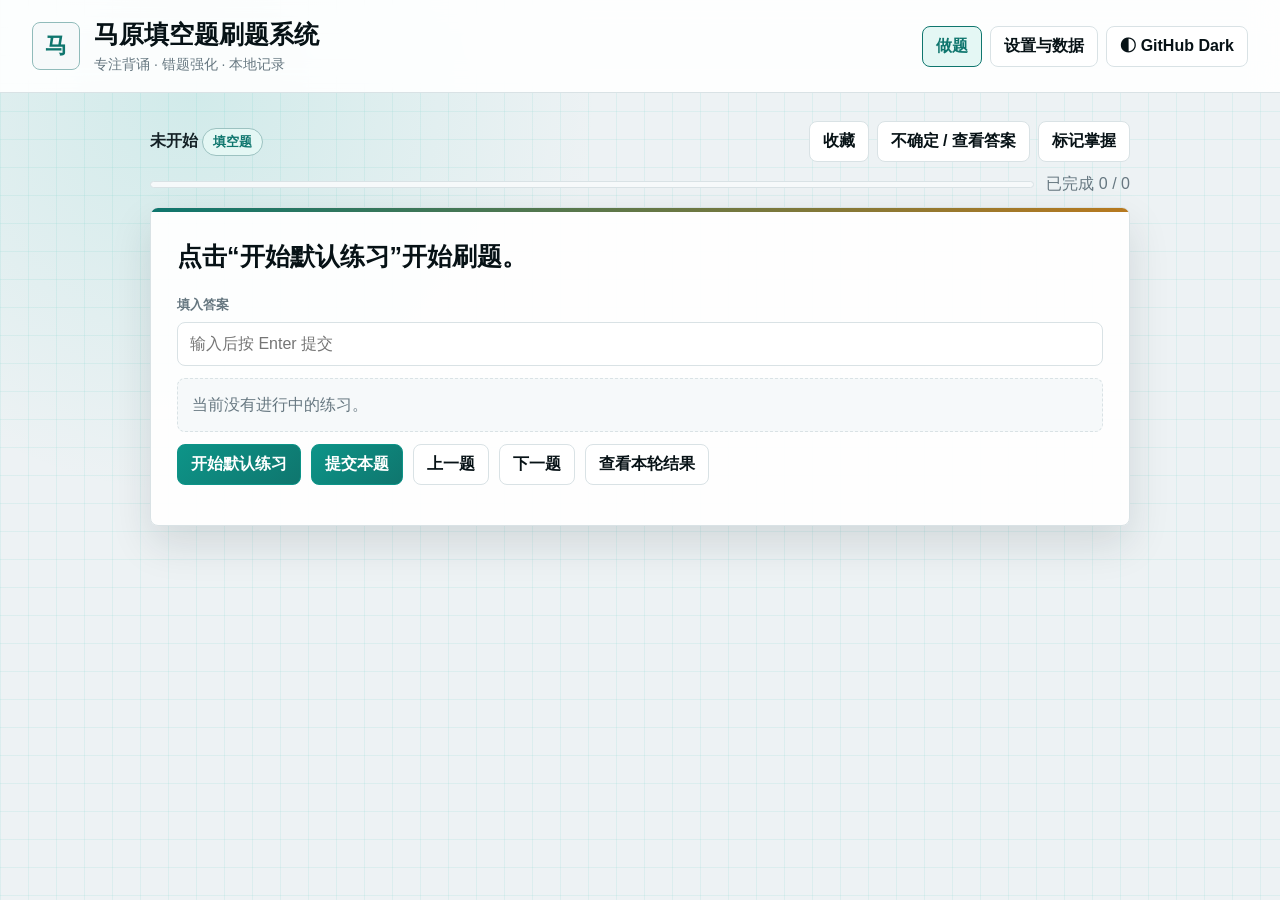
==== marx-fill-blank/index.html @ 33633f05 "Add Marx fill blank practice site" ====
<!doctype html>
<html lang="zh-CN" data-theme="light">
<head>
<meta charset="utf-8"><meta name="viewport" content="width=device-width,initial-scale=1">
<title>马原填空题刷题系统</title>
<style>
:root{--bg:#edf2f4;--grid:rgba(20,184,166,.08);--head:rgba(255,255,255,.9);--card:#fff;--soft:#f6f9fa;--text:#142126;--strong:#071216;--muted:#667780;--border:#d9e2e5;--accent:#0f766e;--accent2:#0d9488;--accentSoft:#e4f7f4;--good:#047857;--goodBg:#e7f7ef;--bad:#b83218;--badBg:#fff0e9;--warn:#b7791f;--warnBg:#fff5df;--shadow:0 18px 42px rgba(19,33,38,.12);font-family:"Microsoft YaHei","PingFang SC","Segoe UI",sans-serif;color-scheme:light}html[data-theme=dark]{--bg:#0d1117;--grid:rgba(48,54,61,.42);--head:#161b22;--card:#0d1117;--soft:#161b22;--text:#c9d1d9;--strong:#f0f6fc;--muted:#8b949e;--border:#30363d;--accent:#58a6ff;--accent2:#1f6feb;--accentSoft:rgba(56,139,253,.16);--good:#3fb950;--goodBg:rgba(46,160,67,.16);--bad:#ff7b72;--badBg:rgba(248,81,73,.14);--warn:#f78166;--warnBg:rgba(248,81,73,.14);--shadow:0 18px 42px rgba(1,4,9,.42);color-scheme:dark}*{box-sizing:border-box}body{margin:0;min-height:100vh;color:var(--text);background:linear-gradient(90deg,var(--grid) 1px,transparent 1px),linear-gradient(0deg,var(--grid) 1px,transparent 1px),radial-gradient(circle at 15% 10%,rgba(20,184,166,.13),transparent 30%),var(--bg);background-size:28px 28px,28px 28px,auto,auto}button,input,select{font:inherit}button,select,input{border:1px solid var(--border);border-radius:8px;background:var(--card);color:var(--strong)}button{min-height:40px;padding:9px 13px;cursor:pointer;font-weight:700}button:hover{box-shadow:0 8px 24px rgba(19,33,38,.08);transform:translateY(-1px)}.primary{border-color:var(--accent2);background:linear-gradient(135deg,var(--accent2),var(--accent));color:white}.danger{background:var(--badBg);color:var(--bad)}header{position:sticky;top:0;z-index:5;display:grid;grid-template-columns:1fr auto;gap:16px;align-items:center;padding:18px 32px;border-bottom:1px solid var(--border);background:var(--head);backdrop-filter:blur(14px)}.brand{display:flex;gap:14px;align-items:center}.mark{display:grid;place-items:center;width:48px;height:48px;border:1px solid color-mix(in srgb,var(--accent) 36%,var(--border));border-radius:8px;background:var(--soft);color:var(--accent);font-size:22px;font-weight:900}h1{margin:0 0 5px;color:var(--strong);font-size:25px}.brand p{margin:0;color:var(--muted);font-size:14px}nav{display:flex;gap:8px;flex-wrap:wrap}.nav.active{border-color:var(--accent);background:var(--accentSoft);color:var(--accent)}main{padding:28px 32px}.view{max-width:980px;margin:0 auto}.topbar{display:flex;justify-content:space-between;gap:12px;align-items:center;margin-bottom:12px}.muted{color:var(--muted)}.tag{display:inline-flex;padding:4px 10px;border:1px solid color-mix(in srgb,var(--accent) 30%,var(--border));border-radius:999px;background:var(--accentSoft);color:var(--accent);font-size:13px;font-weight:900}.actions{display:flex;gap:8px;flex-wrap:wrap}.actions .on{border-color:var(--warn);background:var(--warnBg)}.progress{display:grid;grid-template-columns:1fr auto;gap:12px;align-items:center;margin-bottom:12px}.track{height:7px;border:1px solid var(--border);border-radius:99px;background:var(--soft);overflow:hidden}.bar{height:100%;width:0;background:var(--accent)}.card,.panel,.stat{border:1px solid var(--border);border-radius:8px;background:color-mix(in srgb,var(--card) 94%,transparent);box-shadow:var(--shadow)}.card{padding:26px;overflow:hidden}.line{height:4px;margin:-26px -26px 24px;background:linear-gradient(90deg,var(--accent),var(--warn))}.q{margin:0 0 20px;color:var(--strong);font-size:25px;line-height:1.6}.blank{display:inline-block;min-width:5em;border-bottom:2px solid currentColor;color:transparent;margin:0 4px}.answer{display:grid;gap:8px;margin-bottom:12px}.answer label{font-size:13px;font-weight:800;color:var(--muted)}.answer input,.panel select{width:100%;min-height:44px;padding:10px 12px}.box{margin:12px 0;padding:13px 14px;border:1px dashed var(--border);border-radius:8px;background:var(--soft);line-height:1.65}.box.ok{border-style:solid;background:var(--goodBg);color:var(--good)}.box.no{border-style:solid;background:var(--badBg);color:var(--bad)}.box.warn{border-style:solid;background:var(--warnBg);color:var(--strong)}.btns{display:flex;gap:10px;flex-wrap:wrap;margin-top:12px}.grid{display:grid;grid-template-columns:repeat(5,1fr);gap:14px;margin-bottom:18px}.stat{min-height:92px;padding:18px;display:grid;gap:7px}.stat small{color:var(--muted);font-weight:800}.stat span{color:var(--strong);font-size:30px;font-weight:900}.layout{display:grid;grid-template-columns:390px 1fr;gap:18px}.panel{padding:20px}.panel h2{margin:0 0 16px;color:var(--strong);font-size:18px}.panel label{display:grid;gap:8px;margin-bottom:14px;color:var(--muted);font-size:13px;font-weight:800}.navgrid{display:grid;grid-template-columns:repeat(10,1fr);gap:8px;margin-top:14px}.cell{display:grid;place-items:center;min-height:44px;padding:4px;font-size:12px}.cell.now{box-shadow:0 0 0 3px var(--accent)}.cell.done{background:var(--accentSoft)}.cell.ok{background:var(--goodBg);border-color:var(--good)}.cell.no{background:var(--badBg);border-color:var(--bad)}.cell.warn{background:var(--warnBg);border-color:var(--warn)}.hidden{display:none!important}@media(max-width:800px){header,main{padding:16px}header{grid-template-columns:1fr}.grid{grid-template-columns:repeat(2,1fr)}.layout{grid-template-columns:1fr}.q{font-size:21px}.progress{grid-template-columns:1fr}.navgrid{grid-template-columns:repeat(5,1fr)}}
</style>
</head>
<body>
<header><div class="brand"><div class="mark">马</div><div><h1>马原填空题刷题系统</h1><p>专注背诵 · 错题强化 · 本地记录</p></div></div><nav><button id="practiceTab" class="nav active">做题</button><button id="settingsTab" class="nav">设置与数据</button><button id="themeBtn">◐ GitHub Dark</button></nav></header>
<main>
<section id="practice" class="view"><div class="topbar"><div><b id="pos">未开始</b> <span class="tag">填空题</span></div><div class="actions"><button id="star">收藏</button><button id="show">不确定 / 查看答案</button><button id="master">标记掌握</button></div></div><div class="progress"><div class="track"><div id="bar" class="bar"></div></div><span id="prog" class="muted">已完成 0 / 0</span></div><article class="card"><div class="line"></div><h2 id="q" class="q">点击“开始默认练习”开始刷题。</h2><div class="answer"><label>填入答案</label><input id="input" placeholder="输入后按 Enter 提交"></div><div id="msg" class="box muted">当前没有进行中的练习。</div><div class="btns"><button id="start" class="primary">开始默认练习</button><button id="submit" class="primary">提交本题</button><button id="prev">上一题</button><button id="next">下一题</button><button id="finish">查看本轮结果</button></div><div id="nav" class="navgrid"></div></article></section>
<section id="settings" class="view hidden"><div class="grid"><div class="stat"><small>总题数</small><span id="total">0</span></div><div class="stat"><small>已做题数</small><span id="done">0</span></div><div class="stat"><small>错题数</small><span id="wrong">0</span></div><div class="stat"><small>总正确率</small><span id="rate">0%</span></div><div class="stat"><small>已掌握</small><span id="mast">0</span></div></div><div class="layout"><div class="panel"><h2>练习设置</h2><label>练习范围<select id="scope"><option value="all">全部题目</option><option value="new">未做题</option><option value="wrong">做错过的题</option><option value="lastWrong">最近一次做错</option><option value="star">收藏题</option><option value="unmaster">未掌握题</option></select></label><label>本轮题数<select id="size"><option>10</option><option selected>20</option><option>50</option><option value="all">全部</option></select></label><label>出题顺序<select id="order"><option value="random">随机</option><option value="seq">顺序</option></select></label><div class="btns"><button id="start2" class="primary">开始练习</button><button id="clear" class="danger">清空学习记录</button></div></div><div class="panel"><h2>当前题历史</h2><div id="hist" class="box muted">尚未开始。</div><h2>本轮结果</h2><div id="round" class="box muted">尚未完成本轮练习。</div></div></div></section>
</main>
<script>
const Q=[{"id":"BZ-001","s":"辩证唯物主义认识论是建立在（）基础上的能动的反映论。","a":"实践"},{"id":"DC-002","s":"（）的创立及其与工人运动的结合，使无产阶级有了科学的理论指导和坚强的领导核心，走上了实现自身历史使命的更加自觉的道路。","a":"马克思主义"},{"id":"EG-003","s":"恩格斯曾经把从事实出发看作（）思想路线的根本点，并以此与从观念出发的唯心主义思想路线相对立。","a":"唯物主义"},{"id":"FS-004","s":"（）法是对立统一规律在方法论上的体现，在唯物辩证法的方法论体系中居于核心地位。","a":"矛盾分析"},{"id":"GZ-005","s":"高瞻远瞩、统揽全局，善于把握事物发展总体趋势和方向的能力叫做（）思维能力。","a":"战略"},{"id":"GZ-006","s":"改造主观世界的核心是改造（）。","a":"世界观"},{"id":"HS-007","s":"（）和思维的关系问题又称为物质和意识的关系问题，构成了全部哲学的基本问题。","a":"存在"},{"id":"JQ-008","s":"加强社会主义意识形态建设，必须进一步巩固（）主义在意识形态领域的指导地位。","a":"马克思"},{"id":"LX-009","s":"联系和（）的观点是唯物辩证法的总观点。","a":"发展"},{"id":"LX-010","s":"理性认识包括概念、判断、推理三种形式，其中（）是最基本的思维形式。","a":"概念"},{"id":"MD-011","s":"矛盾的对立属性又称（）性。","a":"斗争"},{"id":"MD-012","s":"矛盾的统一属性又称（）性。","a":"同一"},{"id":"MD-013","s":"矛盾的（）性决定了事物的不同性质。","a":"特殊"},{"id":"MK-014","s":"马克思主义本土化和时代化，具体到中国来说就是马克思主义（）时代化，这是马克思主义创新发展的一般规律在中国共产党人奋斗实践中的生动体现。","a":"中国化"},{"id":"MK-015","s":"马克思主义的基本特征就是（）性与革命性的统一。","a":"科学"},{"id":"MK-016","s":"马克思主义的人民性是以（）性为深刻基础的，是无产阶级先进性的体现。","a":"阶级"},{"id":"MK-017","s":"马克思主义是一个博大精深的理论体系，包含马克思主义哲学、（）、科学社会主义三个基本组成部分。","a":"马克思主义政治经济学"},{"id":"RH-018","s":"任何成功的实践都是真理尺度和价值尺度的统一，是合规律性和合（）性的统一。","a":"目的"},{"id":"RH-019","s":"任何事物都包含着（）的方面与否定的方面。","a":"肯定"},{"id":"RL-020","s":"人类的创新活动主要是理论创新和（）创新两个基本方面。","a":"实践"},{"id":"RS-021","s":"认识的本质是主体在实践基础上对客体的（）反映。","a":"能动"},{"id":"RS-022","s":"认识的（）特性是人类认识的基本规定性。","a":"反映"},{"id":"RS-023","s":"认识世界的目的是（）。","a":"改造世界"},{"id":"RS-024","s":"认识世界和改造世界统一的基础是（）。","a":"实践"},{"id":"SB-025","s":"（）是保持事物质的稳定性的数量界限。","a":"度"},{"id":"SB-026","s":"（）是标志主观与客观相符合的哲学范畴。","a":"真理"},{"id":"SF-027","s":"（）是反映事物内部和事物之间对立统一关系的哲学范畴。","a":"矛盾"},{"id":"SF-028","s":"（）是反映主体和客体之间意义关系的哲学范畴，是客体对个人、群体乃至整个社会的生活和活动所具有的意义。","a":"价值"},{"id":"SG-029","s":"（）是共产主义社会的第一阶段或初级阶段，其目标是走向共产主义社会的高级阶段，即共产主义社会。","a":"社会主义社会"},{"id":"SG-030","s":"（）是国家政权和私人垄断资本融合在一起的垄断资本主义。","a":"国家垄断资本主义"},{"id":"SG-031","s":"（）是雇佣工人所创造的并被资本家无偿占有的超过劳动力价值的那部分价值。","a":"剩余价值"},{"id":"SH-032","s":"社会意识根源于（），是对以实践为基础的不断变化发展的现实世界的反映。","a":"社会存在"},{"id":"SJ-033","s":"实践标准的（）性即绝对性，是指实践作为检验真理标准的归根到底性、最终性。","a":"确定"},{"id":"SJ-034","s":"世界的统一性在于它的（）性。","a":"物质"},{"id":"SJ-035","s":"（）是建立在一定经济基础之上的意识形态以及与之相适应的制度、组织和设施。","a":"上层建筑"},{"id":"SJ-036","s":"（）是检验认识真理性的唯一标准。","a":"实践"},{"id":"SJ-037","s":"实践之所以能够作为检验真理的唯一标准，是由（）的本性和实践的特点决定的。","a":"真理"},{"id":"SK-038","s":"（）是客观规律性和主观能动性统一的基础。","a":"实践"},{"id":"SN-039","s":"（）是凝结在商品中的无差别的一般人类劳动，即人的脑力和体力的耗费。","a":"价值"},{"id":"SP-040","s":"商品的二因素中，（）是指商品能满足人的某种属性的有用性。","a":"使用价值"},{"id":"SR-041","s":"（）是人类能动地改造世界的社会性的物质活动。","a":"实践"},{"id":"SR-042","s":"（）是人类生存和发展最基本的活动，是人类社会生活的本质。","a":"实践"},{"id":"SS-043","s":"（）是社会存在的反映，是社会生活的精神方面。","a":"社会意识"},{"id":"SS-044","s":"（）是社会关系中最基本的关系。","a":"生产关系"},{"id":"SX-045","s":"（）是习近平新时代中国特色社会主义思想的主要创立者。","a":"习近平"},{"id":"SY-046","s":"（）是用来交换、能满足人的某种需要的劳动产品。","a":"商品"},{"id":"SY-047","s":"（）是一事物区别于其他事物的内在规定性。","a":"质"},{"id":"SY-048","s":"（）是由相互联系、相互作用的若干要素组成的具有稳定结构和特定功能的有机整体。","a":"系统"},{"id":"SZ-049","s":"（）是在长期交换过程中形成的固定充当一般等价物的商品。","a":"货币"},{"id":"SZ-050","s":"（）是正确发挥人的主观能动性的根本途径。","a":"实践"},{"id":"SZ-051","s":"（）是指人在活动中通过认识和利用必然所表现出的一种自觉自主的状态。","a":"自由"},{"id":"SZ-052","s":"（）是指社会一定发展阶段的生产力所决定的生产关系的总和。","a":"经济基础"},{"id":"SZ-053","s":"（）是主体对客体的价值以及价值大小所作的评判或判断，因而也被称作价值判断。","a":"价值评价"},{"id":"WW-054","s":"唯物史观主张评价历史人物时，应该坚持（）方法和阶级分析方法。","a":"历史分析"},{"id":"XD-055","s":"相对（）是物质运动在一定条件下的稳定状态，具体包括两种状态：空间的相对位置暂时不变和事物的根本性质暂时不变。","a":"静止"},{"id":"XJ-056","s":"习近平总书记强调，党的十八大以来，在推进“四个全面”过程中，我们既要注重总体谋划，又要注重牵住“牛鼻子”。这体现了在任何工作中，我们既要讲两点论，又要讲（）。","a":"重点论"},{"id":"XS-057","s":"（）性是马克思主义的本质属性。","a":"人民"},{"id":"XS-058","s":"（）性是马克思主义的内在品质，是马克思主义人民性、实践性和发展性的应有之义和必然要求。","a":"革命"},{"id":"XS-059","s":"（）性是马克思主义理论区别于其他理论的根本特征。","a":"实践"},{"id":"XS-060","s":"新事物是在旧事物的“母体”中孕育成熟的，新旧事物是通过（）环节联系起来的。","a":"否定"},{"id":"YD-061","s":"运动着的物质的基本存在形式是时间和（）。","a":"空间"},{"id":"ZF-062","s":"（）指反映一定的经济关系、政治关系，以及一定阶级或社会集团利益和要求的思想体系，是社会意识诸形式中构成观念上层建筑的部分。","a":"意识形态"},{"id":"ZG-063","s":"中国共产党的思想路线的核心是（）。","a":"实事求是"},{"id":"ZL-064","s":"真理的（）性是指真理主客观统一的确定性和发展的无限性。","a":"绝对"},{"id":"ZM-065","s":"在矛盾体系中处于支配地位、对事物起决定作用的矛盾是（）。","a":"主要矛盾"},{"id":"ZQ-066","s":"争取（）的实现，不仅是无产阶级彻底解放的标志，也是全人类得到解放的根本要求和体现。","a":"共产主义"}];
const $=id=>document.getElementById(id),KEY='marx_fill_blank_records_simple_v1';let rec=JSON.parse(localStorage.getItem(KEY)||'{}'),pool=[],i=0,state={};function save(){localStorage.setItem(KEY,JSON.stringify(rec))}function R(id){return rec[id]||(rec[id]={try:0,ok:0,no:0,last:'',star:false,master:false,uncertain:false})}function norm(s){return String(s||'').trim().replace(/[\s　，。、；;：:！!？?（）()【】\[\]《》<>“”‘’"'·.]/g,'').toLowerCase()}function stem(s){return s.replace(/（\s*）|\(\s*\)/g,'<span class="blank">空</span>')}function choose(){let s=$('scope').value,a=Q.filter(q=>{let r=R(q.id);if(s==='new')return !r.try;if(s==='wrong')return r.no;if(s==='lastWrong')return r.last==='no';if(s==='star')return r.star;if(s==='unmaster')return !r.master;return true});if(!a.length)a=Q.slice();if($('order').value==='random')a=a.sort(()=>Math.random()-.5);let n=$('size').value==='all'?a.length:+$('size').value;pool=a.slice(0,n);i=0;state={};showQ()}function showQ(){let q=pool[i];$('input').value='';if(!q){$('pos').textContent='未开始';$('q').textContent='点击“开始默认练习”开始刷题。';$('msg').className='box muted';$('msg').textContent='当前没有进行中的练习。';$('prog').textContent='已完成 0 / 0';$('bar').style.width='0%';render();return}let r=R(q.id),st=state[q.id]||'';$('pos').textContent=`${i+1} / ${pool.length} · ${q.id}`;$('q').innerHTML=stem(q.s);$('msg').className='box muted';$('msg').textContent='先回忆，再输入答案。实在想不出就点“不确定 / 查看答案”。';if(st==='ok'){$('msg').className='box ok';$('msg').innerHTML=`正确。答案：<b>${q.a}</b>`}if(st==='no'){$('msg').className='box no';$('msg').innerHTML=`不匹配。正确答案：<b>${q.a}</b>`}if(st==='warn'){$('msg').className='box warn';$('msg').innerHTML=`已查看答案：<b>${q.a}</b>`}$('star').classList.toggle('on',r.star);$('master').classList.toggle('on',r.master);$('show').classList.toggle('on',r.uncertain);render()}function submit(){let q=pool[i];if(!q)return;let r=R(q.id),ok=norm($('input').value)===norm(q.a);r.try++;r.last=ok?'ok':'no';ok?r.ok++:r.no++;state[q.id]=ok?'ok':'no';save();showQ()}function reveal(){let q=pool[i];if(!q)return;let r=R(q.id);r.uncertain=true;state[q.id]='warn';save();showQ()}function move(d){if(!pool.length)return;i=(i+d+pool.length)%pool.length;showQ()}function toggle(k){let q=pool[i];if(!q)return;let r=R(q.id);r[k]=!r[k];save();showQ()}function finish(){let ok=0,no=0,warn=0;pool.forEach(q=>{if(state[q.id]==='ok')ok++;if(state[q.id]==='no')no++;if(state[q.id]==='warn')warn++});let all=pool.length,rate=ok+no?Math.round(ok/(ok+no)*100):0;$('round').className='box';$('round').innerHTML=`本轮 ${all} 题；答对 ${ok}，答错 ${no}，待复习 ${warn}；正确率 ${rate}%。`;tab('settings')}function render(){let done=0,wrong=0,ok=0,tryN=0,m=0;Q.forEach(q=>{let r=R(q.id);if(r.try)done++;if(r.no)wrong++;ok+=r.ok;tryN+=r.try;if(r.master)m++});$('total').textContent=Q.length;$('done').textContent=done;$('wrong').textContent=wrong;$('rate').textContent=tryN?Math.round(ok/tryN*100)+'%':'0%';$('mast').textContent=m;let q=pool[i],r=q?R(q.id):null;$('hist').innerHTML=q?`编号：${q.id}<br>已做：${r.try} 次；正确：${r.ok}；错误：${r.no}<br>收藏：${r.star?'是':'否'}；掌握：${r.master?'是':'否'}；不确定：${r.uncertain?'是':'否'}`:'尚未开始。';let doneRound=pool.filter(q=>state[q.id]).length;$('prog').textContent=`已完成 ${doneRound} / ${pool.length||0}`;$('bar').style.width=pool.length?Math.round(doneRound/pool.length*100)+'%':'0%';$('nav').innerHTML=pool.map((q,n)=>`<button class="cell ${n===i?'now':''} ${state[q.id]||''}" onclick="i=${n};showQ()"><b>${n+1}</b><small>${q.id}</small></button>`).join('')}function tab(v){$('practice').classList.toggle('hidden',v!=='practice');$('settings').classList.toggle('hidden',v!=='settings');$('practiceTab').classList.toggle('active',v==='practice');$('settingsTab').classList.toggle('active',v==='settings');render()}$('start').onclick=choose;$('start2').onclick=()=>{choose();tab('practice')};$('submit').onclick=submit;$('show').onclick=reveal;$('next').onclick=()=>move(1);$('prev').onclick=()=>move(-1);$('finish').onclick=finish;$('star').onclick=()=>toggle('star');$('master').onclick=()=>toggle('master');$('practiceTab').onclick=()=>tab('practice');$('settingsTab').onclick=()=>tab('settings');$('themeBtn').onclick=()=>{let d=document.documentElement;d.dataset.theme=d.dataset.theme==='dark'?'light':'dark';$('themeBtn').textContent=d.dataset.theme==='dark'?'◐ Lab Light':'◐ GitHub Dark'};$('clear').onclick=()=>{if(confirm('清空所有学习记录？')){rec={};save();render()}};$('input').onkeydown=e=>{if(e.key==='Enter')submit()};render();
</script>
</body>
</html>
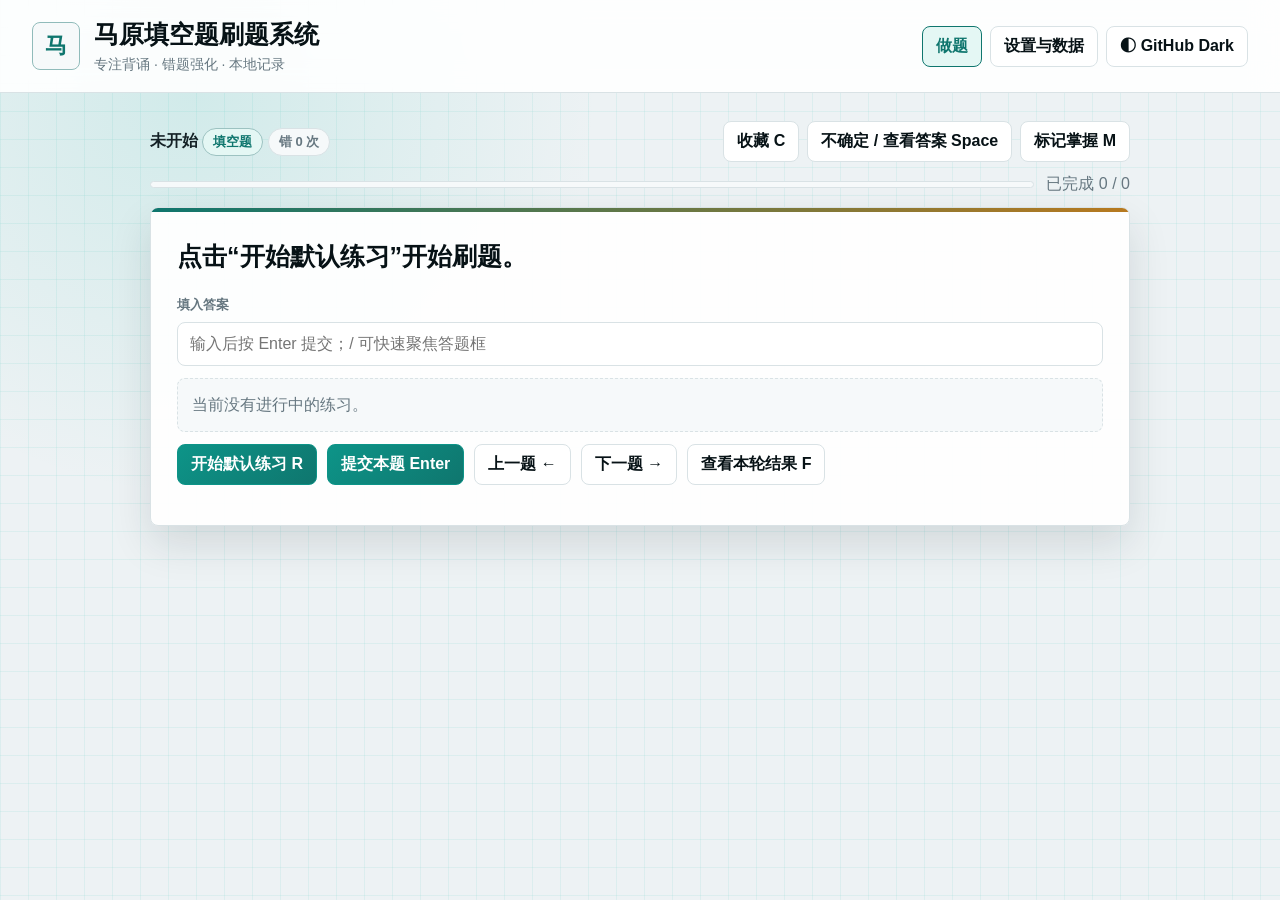
==== commit d5c782d7: "Add wrong-count filters and keyboard shortcuts" ====
--- a/marx-fill-blank/index.html
+++ b/marx-fill-blank/index.html
@@ -4,18 +4,18 @@
 <meta charset="utf-8"><meta name="viewport" content="width=device-width,initial-scale=1">
 <title>马原填空题刷题系统</title>
 <style>
-:root{--bg:#edf2f4;--grid:rgba(20,184,166,.08);--head:rgba(255,255,255,.9);--card:#fff;--soft:#f6f9fa;--text:#142126;--strong:#071216;--muted:#667780;--border:#d9e2e5;--accent:#0f766e;--accent2:#0d9488;--accentSoft:#e4f7f4;--good:#047857;--goodBg:#e7f7ef;--bad:#b83218;--badBg:#fff0e9;--warn:#b7791f;--warnBg:#fff5df;--shadow:0 18px 42px rgba(19,33,38,.12);font-family:"Microsoft YaHei","PingFang SC","Segoe UI",sans-serif;color-scheme:light}html[data-theme=dark]{--bg:#0d1117;--grid:rgba(48,54,61,.42);--head:#161b22;--card:#0d1117;--soft:#161b22;--text:#c9d1d9;--strong:#f0f6fc;--muted:#8b949e;--border:#30363d;--accent:#58a6ff;--accent2:#1f6feb;--accentSoft:rgba(56,139,253,.16);--good:#3fb950;--goodBg:rgba(46,160,67,.16);--bad:#ff7b72;--badBg:rgba(248,81,73,.14);--warn:#f78166;--warnBg:rgba(248,81,73,.14);--shadow:0 18px 42px rgba(1,4,9,.42);color-scheme:dark}*{box-sizing:border-box}body{margin:0;min-height:100vh;color:var(--text);background:linear-gradient(90deg,var(--grid) 1px,transparent 1px),linear-gradient(0deg,var(--grid) 1px,transparent 1px),radial-gradient(circle at 15% 10%,rgba(20,184,166,.13),transparent 30%),var(--bg);background-size:28px 28px,28px 28px,auto,auto}button,input,select{font:inherit}button,select,input{border:1px solid var(--border);border-radius:8px;background:var(--card);color:var(--strong)}button{min-height:40px;padding:9px 13px;cursor:pointer;font-weight:700}button:hover{box-shadow:0 8px 24px rgba(19,33,38,.08);transform:translateY(-1px)}.primary{border-color:var(--accent2);background:linear-gradient(135deg,var(--accent2),var(--accent));color:white}.danger{background:var(--badBg);color:var(--bad)}header{position:sticky;top:0;z-index:5;display:grid;grid-template-columns:1fr auto;gap:16px;align-items:center;padding:18px 32px;border-bottom:1px solid var(--border);background:var(--head);backdrop-filter:blur(14px)}.brand{display:flex;gap:14px;align-items:center}.mark{display:grid;place-items:center;width:48px;height:48px;border:1px solid color-mix(in srgb,var(--accent) 36%,var(--border));border-radius:8px;background:var(--soft);color:var(--accent);font-size:22px;font-weight:900}h1{margin:0 0 5px;color:var(--strong);font-size:25px}.brand p{margin:0;color:var(--muted);font-size:14px}nav{display:flex;gap:8px;flex-wrap:wrap}.nav.active{border-color:var(--accent);background:var(--accentSoft);color:var(--accent)}main{padding:28px 32px}.view{max-width:980px;margin:0 auto}.topbar{display:flex;justify-content:space-between;gap:12px;align-items:center;margin-bottom:12px}.muted{color:var(--muted)}.tag{display:inline-flex;padding:4px 10px;border:1px solid color-mix(in srgb,var(--accent) 30%,var(--border));border-radius:999px;background:var(--accentSoft);color:var(--accent);font-size:13px;font-weight:900}.actions{display:flex;gap:8px;flex-wrap:wrap}.actions .on{border-color:var(--warn);background:var(--warnBg)}.progress{display:grid;grid-template-columns:1fr auto;gap:12px;align-items:center;margin-bottom:12px}.track{height:7px;border:1px solid var(--border);border-radius:99px;background:var(--soft);overflow:hidden}.bar{height:100%;width:0;background:var(--accent)}.card,.panel,.stat{border:1px solid var(--border);border-radius:8px;background:color-mix(in srgb,var(--card) 94%,transparent);box-shadow:var(--shadow)}.card{padding:26px;overflow:hidden}.line{height:4px;margin:-26px -26px 24px;background:linear-gradient(90deg,var(--accent),var(--warn))}.q{margin:0 0 20px;color:var(--strong);font-size:25px;line-height:1.6}.blank{display:inline-block;min-width:5em;border-bottom:2px solid currentColor;color:transparent;margin:0 4px}.answer{display:grid;gap:8px;margin-bottom:12px}.answer label{font-size:13px;font-weight:800;color:var(--muted)}.answer input,.panel select{width:100%;min-height:44px;padding:10px 12px}.box{margin:12px 0;padding:13px 14px;border:1px dashed var(--border);border-radius:8px;background:var(--soft);line-height:1.65}.box.ok{border-style:solid;background:var(--goodBg);color:var(--good)}.box.no{border-style:solid;background:var(--badBg);color:var(--bad)}.box.warn{border-style:solid;background:var(--warnBg);color:var(--strong)}.btns{display:flex;gap:10px;flex-wrap:wrap;margin-top:12px}.grid{display:grid;grid-template-columns:repeat(5,1fr);gap:14px;margin-bottom:18px}.stat{min-height:92px;padding:18px;display:grid;gap:7px}.stat small{color:var(--muted);font-weight:800}.stat span{color:var(--strong);font-size:30px;font-weight:900}.layout{display:grid;grid-template-columns:390px 1fr;gap:18px}.panel{padding:20px}.panel h2{margin:0 0 16px;color:var(--strong);font-size:18px}.panel label{display:grid;gap:8px;margin-bottom:14px;color:var(--muted);font-size:13px;font-weight:800}.navgrid{display:grid;grid-template-columns:repeat(10,1fr);gap:8px;margin-top:14px}.cell{display:grid;place-items:center;min-height:44px;padding:4px;font-size:12px}.cell.now{box-shadow:0 0 0 3px var(--accent)}.cell.done{background:var(--accentSoft)}.cell.ok{background:var(--goodBg);border-color:var(--good)}.cell.no{background:var(--badBg);border-color:var(--bad)}.cell.warn{background:var(--warnBg);border-color:var(--warn)}.hidden{display:none!important}@media(max-width:800px){header,main{padding:16px}header{grid-template-columns:1fr}.grid{grid-template-columns:repeat(2,1fr)}.layout{grid-template-columns:1fr}.q{font-size:21px}.progress{grid-template-columns:1fr}.navgrid{grid-template-columns:repeat(5,1fr)}}
+:root{--bg:#edf2f4;--grid:rgba(20,184,166,.08);--head:rgba(255,255,255,.9);--card:#fff;--soft:#f6f9fa;--text:#142126;--strong:#071216;--muted:#667780;--border:#d9e2e5;--accent:#0f766e;--accent2:#0d9488;--accentSoft:#e4f7f4;--good:#047857;--goodBg:#e7f7ef;--bad:#b83218;--badBg:#fff0e9;--warn:#b7791f;--warnBg:#fff5df;--shadow:0 18px 42px rgba(19,33,38,.12);font-family:"Microsoft YaHei","PingFang SC","Segoe UI",sans-serif;color-scheme:light}html[data-theme=dark]{--bg:#0d1117;--grid:rgba(48,54,61,.42);--head:#161b22;--card:#0d1117;--soft:#161b22;--text:#c9d1d9;--strong:#f0f6fc;--muted:#8b949e;--border:#30363d;--accent:#58a6ff;--accent2:#1f6feb;--accentSoft:rgba(56,139,253,.16);--good:#3fb950;--goodBg:rgba(46,160,67,.16);--bad:#ff7b72;--badBg:rgba(248,81,73,.14);--warn:#f78166;--warnBg:rgba(248,81,73,.14);--shadow:0 18px 42px rgba(1,4,9,.42);color-scheme:dark}*{box-sizing:border-box}body{margin:0;min-height:100vh;color:var(--text);background:linear-gradient(90deg,var(--grid) 1px,transparent 1px),linear-gradient(0deg,var(--grid) 1px,transparent 1px),radial-gradient(circle at 15% 10%,rgba(20,184,166,.13),transparent 30%),var(--bg);background-size:28px 28px,28px 28px,auto,auto}button,input,select{font:inherit}button,select,input{border:1px solid var(--border);border-radius:8px;background:var(--card);color:var(--strong)}button{min-height:40px;padding:9px 13px;cursor:pointer;font-weight:700}button:hover{box-shadow:0 8px 24px rgba(19,33,38,.08);transform:translateY(-1px)}.primary{border-color:var(--accent2);background:linear-gradient(135deg,var(--accent2),var(--accent));color:white}.danger{background:var(--badBg);color:var(--bad)}.file{display:inline-grid;place-items:center;min-height:40px;padding:9px 13px;border:1px solid var(--border);border-radius:8px;background:var(--card);color:var(--strong);font-weight:700;cursor:pointer}.file input{display:none}header{position:sticky;top:0;z-index:5;display:grid;grid-template-columns:1fr auto;gap:16px;align-items:center;padding:18px 32px;border-bottom:1px solid var(--border);background:var(--head);backdrop-filter:blur(14px)}.brand{display:flex;gap:14px;align-items:center}.mark{display:grid;place-items:center;width:48px;height:48px;border:1px solid color-mix(in srgb,var(--accent) 36%,var(--border));border-radius:8px;background:var(--soft);color:var(--accent);font-size:22px;font-weight:900}h1{margin:0 0 5px;color:var(--strong);font-size:25px}.brand p{margin:0;color:var(--muted);font-size:14px}nav{display:flex;gap:8px;flex-wrap:wrap}.nav.active{border-color:var(--accent);background:var(--accentSoft);color:var(--accent)}main{padding:28px 32px}.view{max-width:980px;margin:0 auto}.topbar{display:flex;justify-content:space-between;gap:12px;align-items:center;margin-bottom:12px}.muted{color:var(--muted)}.tag,.wrong-badge,.key{display:inline-flex;align-items:center;padding:4px 10px;border:1px solid color-mix(in srgb,var(--accent) 30%,var(--border));border-radius:999px;background:var(--accentSoft);color:var(--accent);font-size:13px;font-weight:900}.wrong-badge{border-color:color-mix(in srgb,var(--bad) 45%,var(--border));background:var(--badBg);color:var(--bad)}.wrong-badge.zero{border-color:var(--border);background:var(--soft);color:var(--muted)}.key{padding:2px 7px;border-radius:6px;background:var(--soft);color:var(--strong);font-family:ui-monospace,SFMono-Regular,Menlo,Consolas,monospace}.actions{display:flex;gap:8px;flex-wrap:wrap}.actions .on{border-color:var(--warn);background:var(--warnBg)}.progress{display:grid;grid-template-columns:1fr auto;gap:12px;align-items:center;margin-bottom:12px}.track{height:7px;border:1px solid var(--border);border-radius:99px;background:var(--soft);overflow:hidden}.bar{height:100%;width:0;background:var(--accent)}.card,.panel,.stat{border:1px solid var(--border);border-radius:8px;background:color-mix(in srgb,var(--card) 94%,transparent);box-shadow:var(--shadow)}.card{padding:26px;overflow:hidden}.line{height:4px;margin:-26px -26px 24px;background:linear-gradient(90deg,var(--accent),var(--warn))}.q{margin:0 0 20px;color:var(--strong);font-size:25px;line-height:1.6}.blank{display:inline-block;min-width:5em;border-bottom:2px solid currentColor;color:transparent;margin:0 4px}.answer{display:grid;gap:8px;margin-bottom:12px}.answer label{font-size:13px;font-weight:800;color:var(--muted)}.answer input,.panel select{width:100%;min-height:44px;padding:10px 12px}.box{margin:12px 0;padding:13px 14px;border:1px dashed var(--border);border-radius:8px;background:var(--soft);line-height:1.65}.box.ok{border-style:solid;background:var(--goodBg);color:var(--good)}.box.no{border-style:solid;background:var(--badBg);color:var(--bad)}.box.warn{border-style:solid;background:var(--warnBg);color:var(--strong)}.btns{display:flex;gap:10px;flex-wrap:wrap;margin-top:12px}.grid{display:grid;grid-template-columns:repeat(5,1fr);gap:14px;margin-bottom:18px}.stat{min-height:92px;padding:18px;display:grid;gap:7px}.stat small{color:var(--muted);font-weight:800}.stat span{color:var(--strong);font-size:30px;font-weight:900}.layout{display:grid;grid-template-columns:390px 1fr;gap:18px}.panel{padding:20px}.panel h2{margin:0 0 16px;color:var(--strong);font-size:18px}.panel label{display:grid;gap:8px;margin-bottom:14px;color:var(--muted);font-size:13px;font-weight:800}.navgrid{display:grid;grid-template-columns:repeat(10,1fr);gap:8px;margin-top:14px}.cell{display:grid;place-items:center;min-height:48px;padding:4px;font-size:12px}.cell b{line-height:1}.cell small{color:var(--muted);font-size:10px}.cell .w{font-size:10px;color:var(--bad);font-weight:900}.cell.now{box-shadow:0 0 0 3px var(--accent)}.cell.done{background:var(--accentSoft)}.cell.ok{background:var(--goodBg);border-color:var(--good)}.cell.no{background:var(--badBg);border-color:var(--bad)}.cell.warn{background:var(--warnBg);border-color:var(--warn)}.hidden{display:none!important}@media(max-width:800px){header,main{padding:16px}header{grid-template-columns:1fr}.grid{grid-template-columns:repeat(2,1fr)}.layout{grid-template-columns:1fr}.q{font-size:21px}.progress{grid-template-columns:1fr}.navgrid{grid-template-columns:repeat(5,1fr)}}
 </style>
 </head>
 <body>
 <header><div class="brand"><div class="mark">马</div><div><h1>马原填空题刷题系统</h1><p>专注背诵 · 错题强化 · 本地记录</p></div></div><nav><button id="practiceTab" class="nav active">做题</button><button id="settingsTab" class="nav">设置与数据</button><button id="themeBtn">◐ GitHub Dark</button></nav></header>
 <main>
-<section id="practice" class="view"><div class="topbar"><div><b id="pos">未开始</b> <span class="tag">填空题</span></div><div class="actions"><button id="star">收藏</button><button id="show">不确定 / 查看答案</button><button id="master">标记掌握</button></div></div><div class="progress"><div class="track"><div id="bar" class="bar"></div></div><span id="prog" class="muted">已完成 0 / 0</span></div><article class="card"><div class="line"></div><h2 id="q" class="q">点击“开始默认练习”开始刷题。</h2><div class="answer"><label>填入答案</label><input id="input" placeholder="输入后按 Enter 提交"></div><div id="msg" class="box muted">当前没有进行中的练习。</div><div class="btns"><button id="start" class="primary">开始默认练习</button><button id="submit" class="primary">提交本题</button><button id="prev">上一题</button><button id="next">下一题</button><button id="finish">查看本轮结果</button></div><div id="nav" class="navgrid"></div></article></section>
-<section id="settings" class="view hidden"><div class="grid"><div class="stat"><small>总题数</small><span id="total">0</span></div><div class="stat"><small>已做题数</small><span id="done">0</span></div><div class="stat"><small>错题数</small><span id="wrong">0</span></div><div class="stat"><small>总正确率</small><span id="rate">0%</span></div><div class="stat"><small>已掌握</small><span id="mast">0</span></div></div><div class="layout"><div class="panel"><h2>练习设置</h2><label>练习范围<select id="scope"><option value="all">全部题目</option><option value="new">未做题</option><option value="wrong">做错过的题</option><option value="lastWrong">最近一次做错</option><option value="star">收藏题</option><option value="unmaster">未掌握题</option></select></label><label>本轮题数<select id="size"><option>10</option><option selected>20</option><option>50</option><option value="all">全部</option></select></label><label>出题顺序<select id="order"><option value="random">随机</option><option value="seq">顺序</option></select></label><div class="btns"><button id="start2" class="primary">开始练习</button><button id="clear" class="danger">清空学习记录</button></div></div><div class="panel"><h2>当前题历史</h2><div id="hist" class="box muted">尚未开始。</div><h2>本轮结果</h2><div id="round" class="box muted">尚未完成本轮练习。</div></div></div></section>
+<section id="practice" class="view"><div class="topbar"><div><b id="pos">未开始</b> <span class="tag">填空题</span> <span id="wrongBadge" class="wrong-badge zero">错 0 次</span></div><div class="actions"><button id="star">收藏 C</button><button id="show">不确定 / 查看答案 Space</button><button id="master">标记掌握 M</button></div></div><div class="progress"><div class="track"><div id="bar" class="bar"></div></div><span id="prog" class="muted">已完成 0 / 0</span></div><article class="card"><div class="line"></div><h2 id="q" class="q">点击“开始默认练习”开始刷题。</h2><div class="answer"><label>填入答案</label><input id="input" placeholder="输入后按 Enter 提交；/ 可快速聚焦答题框"></div><div id="msg" class="box muted">当前没有进行中的练习。</div><div class="btns"><button id="start" class="primary">开始默认练习 R</button><button id="submit" class="primary">提交本题 Enter</button><button id="prev">上一题 ←</button><button id="next">下一题 →</button><button id="finish">查看本轮结果 F</button></div><div id="nav" class="navgrid"></div></article></section>
+<section id="settings" class="view hidden"><div class="grid"><div class="stat"><small>总题数</small><span id="total">0</span></div><div class="stat"><small>已做题数</small><span id="done">0</span></div><div class="stat"><small>错题数</small><span id="wrong">0</span></div><div class="stat"><small>总正确率</small><span id="rate">0%</span></div><div class="stat"><small>已掌握</small><span id="mast">0</span></div></div><div class="layout"><div class="panel"><h2>练习设置</h2><label>练习范围<select id="scope"><option value="all">全部题目</option><option value="new">未做题</option><option value="wrong">做错过的题</option><option value="wrong2">错误次数 ≥ 2</option><option value="wrong3">错误次数 ≥ 3</option><option value="wrong4">错误次数 ≥ 4</option><option value="wrong5">错误次数 ≥ 5</option><option value="lastWrong">最近一次做错</option><option value="star">收藏题</option><option value="unmaster">未掌握题</option></select></label><label>本轮题数<select id="size"><option>10</option><option selected>20</option><option>50</option><option value="all">全部</option></select></label><label>出题顺序<select id="order"><option value="random">随机</option><option value="seq">顺序</option></select></label><div class="btns"><button id="start2" class="primary">开始练习 R</button><button id="exportBtn">导出学习数据</button><label class="file">导入学习数据<input id="importFile" type="file" accept="application/json,.json"></label><button id="clear" class="danger">清空学习记录</button></div><p class="muted">快捷键：<span class="key">Enter</span>提交，<span class="key">Space</span>查看答案，<span class="key">→</span>下一题，<span class="key">←</span>上一题，<span class="key">C</span>收藏，<span class="key">M</span>掌握，<span class="key">R</span>开始本轮，<span class="key">F</span>结束本轮，<span class="key">G</span>切换做题/设置，<span class="key">/</span>聚焦输入框。导入会覆盖当前浏览器中的学习记录。</p></div><div class="panel"><h2>当前题历史</h2><div id="hist" class="box muted">尚未开始。</div><h2>本轮结果</h2><div id="round" class="box muted">尚未完成本轮练习。</div></div></div></section>
 </main>
 <script>
 const Q=[{"id":"BZ-001","s":"辩证唯物主义认识论是建立在（）基础上的能动的反映论。","a":"实践"},{"id":"DC-002","s":"（）的创立及其与工人运动的结合，使无产阶级有了科学的理论指导和坚强的领导核心，走上了实现自身历史使命的更加自觉的道路。","a":"马克思主义"},{"id":"EG-003","s":"恩格斯曾经把从事实出发看作（）思想路线的根本点，并以此与从观念出发的唯心主义思想路线相对立。","a":"唯物主义"},{"id":"FS-004","s":"（）法是对立统一规律在方法论上的体现，在唯物辩证法的方法论体系中居于核心地位。","a":"矛盾分析"},{"id":"GZ-005","s":"高瞻远瞩、统揽全局，善于把握事物发展总体趋势和方向的能力叫做（）思维能力。","a":"战略"},{"id":"GZ-006","s":"改造主观世界的核心是改造（）。","a":"世界观"},{"id":"HS-007","s":"（）和思维的关系问题又称为物质和意识的关系问题，构成了全部哲学的基本问题。","a":"存在"},{"id":"JQ-008","s":"加强社会主义意识形态建设，必须进一步巩固（）主义在意识形态领域的指导地位。","a":"马克思"},{"id":"LX-009","s":"联系和（）的观点是唯物辩证法的总观点。","a":"发展"},{"id":"LX-010","s":"理性认识包括概念、判断、推理三种形式，其中（）是最基本的思维形式。","a":"概念"},{"id":"MD-011","s":"矛盾的对立属性又称（）性。","a":"斗争"},{"id":"MD-012","s":"矛盾的统一属性又称（）性。","a":"同一"},{"id":"MD-013","s":"矛盾的（）性决定了事物的不同性质。","a":"特殊"},{"id":"MK-014","s":"马克思主义本土化和时代化，具体到中国来说就是马克思主义（）时代化，这是马克思主义创新发展的一般规律在中国共产党人奋斗实践中的生动体现。","a":"中国化"},{"id":"MK-015","s":"马克思主义的基本特征就是（）性与革命性的统一。","a":"科学"},{"id":"MK-016","s":"马克思主义的人民性是以（）性为深刻基础的，是无产阶级先进性的体现。","a":"阶级"},{"id":"MK-017","s":"马克思主义是一个博大精深的理论体系，包含马克思主义哲学、（）、科学社会主义三个基本组成部分。","a":"马克思主义政治经济学"},{"id":"RH-018","s":"任何成功的实践都是真理尺度和价值尺度的统一，是合规律性和合（）性的统一。","a":"目的"},{"id":"RH-019","s":"任何事物都包含着（）的方面与否定的方面。","a":"肯定"},{"id":"RL-020","s":"人类的创新活动主要是理论创新和（）创新两个基本方面。","a":"实践"},{"id":"RS-021","s":"认识的本质是主体在实践基础上对客体的（）反映。","a":"能动"},{"id":"RS-022","s":"认识的（）特性是人类认识的基本规定性。","a":"反映"},{"id":"RS-023","s":"认识世界的目的是（）。","a":"改造世界"},{"id":"RS-024","s":"认识世界和改造世界统一的基础是（）。","a":"实践"},{"id":"SB-025","s":"（）是保持事物质的稳定性的数量界限。","a":"度"},{"id":"SB-026","s":"（）是标志主观与客观相符合的哲学范畴。","a":"真理"},{"id":"SF-027","s":"（）是反映事物内部和事物之间对立统一关系的哲学范畴。","a":"矛盾"},{"id":"SF-028","s":"（）是反映主体和客体之间意义关系的哲学范畴，是客体对个人、群体乃至整个社会的生活和活动所具有的意义。","a":"价值"},{"id":"SG-029","s":"（）是共产主义社会的第一阶段或初级阶段，其目标是走向共产主义社会的高级阶段，即共产主义社会。","a":"社会主义社会"},{"id":"SG-030","s":"（）是国家政权和私人垄断资本融合在一起的垄断资本主义。","a":"国家垄断资本主义"},{"id":"SG-031","s":"（）是雇佣工人所创造的并被资本家无偿占有的超过劳动力价值的那部分价值。","a":"剩余价值"},{"id":"SH-032","s":"社会意识根源于（），是对以实践为基础的不断变化发展的现实世界的反映。","a":"社会存在"},{"id":"SJ-033","s":"实践标准的（）性即绝对性，是指实践作为检验真理标准的归根到底性、最终性。","a":"确定"},{"id":"SJ-034","s":"世界的统一性在于它的（）性。","a":"物质"},{"id":"SJ-035","s":"（）是建立在一定经济基础之上的意识形态以及与之相适应的制度、组织和设施。","a":"上层建筑"},{"id":"SJ-036","s":"（）是检验认识真理性的唯一标准。","a":"实践"},{"id":"SJ-037","s":"实践之所以能够作为检验真理的唯一标准，是由（）的本性和实践的特点决定的。","a":"真理"},{"id":"SK-038","s":"（）是客观规律性和主观能动性统一的基础。","a":"实践"},{"id":"SN-039","s":"（）是凝结在商品中的无差别的一般人类劳动，即人的脑力和体力的耗费。","a":"价值"},{"id":"SP-040","s":"商品的二因素中，（）是指商品能满足人的某种属性的有用性。","a":"使用价值"},{"id":"SR-041","s":"（）是人类能动地改造世界的社会性的物质活动。","a":"实践"},{"id":"SR-042","s":"（）是人类生存和发展最基本的活动，是人类社会生活的本质。","a":"实践"},{"id":"SS-043","s":"（）是社会存在的反映，是社会生活的精神方面。","a":"社会意识"},{"id":"SS-044","s":"（）是社会关系中最基本的关系。","a":"生产关系"},{"id":"SX-045","s":"（）是习近平新时代中国特色社会主义思想的主要创立者。","a":"习近平"},{"id":"SY-046","s":"（）是用来交换、能满足人的某种需要的劳动产品。","a":"商品"},{"id":"SY-047","s":"（）是一事物区别于其他事物的内在规定性。","a":"质"},{"id":"SY-048","s":"（）是由相互联系、相互作用的若干要素组成的具有稳定结构和特定功能的有机整体。","a":"系统"},{"id":"SZ-049","s":"（）是在长期交换过程中形成的固定充当一般等价物的商品。","a":"货币"},{"id":"SZ-050","s":"（）是正确发挥人的主观能动性的根本途径。","a":"实践"},{"id":"SZ-051","s":"（）是指人在活动中通过认识和利用必然所表现出的一种自觉自主的状态。","a":"自由"},{"id":"SZ-052","s":"（）是指社会一定发展阶段的生产力所决定的生产关系的总和。","a":"经济基础"},{"id":"SZ-053","s":"（）是主体对客体的价值以及价值大小所作的评判或判断，因而也被称作价值判断。","a":"价值评价"},{"id":"WW-054","s":"唯物史观主张评价历史人物时，应该坚持（）方法和阶级分析方法。","a":"历史分析"},{"id":"XD-055","s":"相对（）是物质运动在一定条件下的稳定状态，具体包括两种状态：空间的相对位置暂时不变和事物的根本性质暂时不变。","a":"静止"},{"id":"XJ-056","s":"习近平总书记强调，党的十八大以来，在推进“四个全面”过程中，我们既要注重总体谋划，又要注重牵住“牛鼻子”。这体现了在任何工作中，我们既要讲两点论，又要讲（）。","a":"重点论"},{"id":"XS-057","s":"（）性是马克思主义的本质属性。","a":"人民"},{"id":"XS-058","s":"（）性是马克思主义的内在品质，是马克思主义人民性、实践性和发展性的应有之义和必然要求。","a":"革命"},{"id":"XS-059","s":"（）性是马克思主义理论区别于其他理论的根本特征。","a":"实践"},{"id":"XS-060","s":"新事物是在旧事物的“母体”中孕育成熟的，新旧事物是通过（）环节联系起来的。","a":"否定"},{"id":"YD-061","s":"运动着的物质的基本存在形式是时间和（）。","a":"空间"},{"id":"ZF-062","s":"（）指反映一定的经济关系、政治关系，以及一定阶级或社会集团利益和要求的思想体系，是社会意识诸形式中构成观念上层建筑的部分。","a":"意识形态"},{"id":"ZG-063","s":"中国共产党的思想路线的核心是（）。","a":"实事求是"},{"id":"ZL-064","s":"真理的（）性是指真理主客观统一的确定性和发展的无限性。","a":"绝对"},{"id":"ZM-065","s":"在矛盾体系中处于支配地位、对事物起决定作用的矛盾是（）。","a":"主要矛盾"},{"id":"ZQ-066","s":"争取（）的实现，不仅是无产阶级彻底解放的标志，也是全人类得到解放的根本要求和体现。","a":"共产主义"}];
-const $=id=>document.getElementById(id),KEY='marx_fill_blank_records_simple_v1';let rec=JSON.parse(localStorage.getItem(KEY)||'{}'),pool=[],i=0,state={};function save(){localStorage.setItem(KEY,JSON.stringify(rec))}function R(id){return rec[id]||(rec[id]={try:0,ok:0,no:0,last:'',star:false,master:false,uncertain:false})}function norm(s){return String(s||'').trim().replace(/[\s　，。、；;：:！!？?（）()【】\[\]《》<>“”‘’"'·.]/g,'').toLowerCase()}function stem(s){return s.replace(/（\s*）|\(\s*\)/g,'<span class="blank">空</span>')}function choose(){let s=$('scope').value,a=Q.filter(q=>{let r=R(q.id);if(s==='new')return !r.try;if(s==='wrong')return r.no;if(s==='lastWrong')return r.last==='no';if(s==='star')return r.star;if(s==='unmaster')return !r.master;return true});if(!a.length)a=Q.slice();if($('order').value==='random')a=a.sort(()=>Math.random()-.5);let n=$('size').value==='all'?a.length:+$('size').value;pool=a.slice(0,n);i=0;state={};showQ()}function showQ(){let q=pool[i];$('input').value='';if(!q){$('pos').textContent='未开始';$('q').textContent='点击“开始默认练习”开始刷题。';$('msg').className='box muted';$('msg').textContent='当前没有进行中的练习。';$('prog').textContent='已完成 0 / 0';$('bar').style.width='0%';render();return}let r=R(q.id),st=state[q.id]||'';$('pos').textContent=`${i+1} / ${pool.length} · ${q.id}`;$('q').innerHTML=stem(q.s);$('msg').className='box muted';$('msg').textContent='先回忆，再输入答案。实在想不出就点“不确定 / 查看答案”。';if(st==='ok'){$('msg').className='box ok';$('msg').innerHTML=`正确。答案：<b>${q.a}</b>`}if(st==='no'){$('msg').className='box no';$('msg').innerHTML=`不匹配。正确答案：<b>${q.a}</b>`}if(st==='warn'){$('msg').className='box warn';$('msg').innerHTML=`已查看答案：<b>${q.a}</b>`}$('star').classList.toggle('on',r.star);$('master').classList.toggle('on',r.master);$('show').classList.toggle('on',r.uncertain);render()}function submit(){let q=pool[i];if(!q)return;let r=R(q.id),ok=norm($('input').value)===norm(q.a);r.try++;r.last=ok?'ok':'no';ok?r.ok++:r.no++;state[q.id]=ok?'ok':'no';save();showQ()}function reveal(){let q=pool[i];if(!q)return;let r=R(q.id);r.uncertain=true;state[q.id]='warn';save();showQ()}function move(d){if(!pool.length)return;i=(i+d+pool.length)%pool.length;showQ()}function toggle(k){let q=pool[i];if(!q)return;let r=R(q.id);r[k]=!r[k];save();showQ()}function finish(){let ok=0,no=0,warn=0;pool.forEach(q=>{if(state[q.id]==='ok')ok++;if(state[q.id]==='no')no++;if(state[q.id]==='warn')warn++});let all=pool.length,rate=ok+no?Math.round(ok/(ok+no)*100):0;$('round').className='box';$('round').innerHTML=`本轮 ${all} 题；答对 ${ok}，答错 ${no}，待复习 ${warn}；正确率 ${rate}%。`;tab('settings')}function render(){let done=0,wrong=0,ok=0,tryN=0,m=0;Q.forEach(q=>{let r=R(q.id);if(r.try)done++;if(r.no)wrong++;ok+=r.ok;tryN+=r.try;if(r.master)m++});$('total').textContent=Q.length;$('done').textContent=done;$('wrong').textContent=wrong;$('rate').textContent=tryN?Math.round(ok/tryN*100)+'%':'0%';$('mast').textContent=m;let q=pool[i],r=q?R(q.id):null;$('hist').innerHTML=q?`编号：${q.id}<br>已做：${r.try} 次；正确：${r.ok}；错误：${r.no}<br>收藏：${r.star?'是':'否'}；掌握：${r.master?'是':'否'}；不确定：${r.uncertain?'是':'否'}`:'尚未开始。';let doneRound=pool.filter(q=>state[q.id]).length;$('prog').textContent=`已完成 ${doneRound} / ${pool.length||0}`;$('bar').style.width=pool.length?Math.round(doneRound/pool.length*100)+'%':'0%';$('nav').innerHTML=pool.map((q,n)=>`<button class="cell ${n===i?'now':''} ${state[q.id]||''}" onclick="i=${n};showQ()"><b>${n+1}</b><small>${q.id}</small></button>`).join('')}function tab(v){$('practice').classList.toggle('hidden',v!=='practice');$('settings').classList.toggle('hidden',v!=='settings');$('practiceTab').classList.toggle('active',v==='practice');$('settingsTab').classList.toggle('active',v==='settings');render()}$('start').onclick=choose;$('start2').onclick=()=>{choose();tab('practice')};$('submit').onclick=submit;$('show').onclick=reveal;$('next').onclick=()=>move(1);$('prev').onclick=()=>move(-1);$('finish').onclick=finish;$('star').onclick=()=>toggle('star');$('master').onclick=()=>toggle('master');$('practiceTab').onclick=()=>tab('practice');$('settingsTab').onclick=()=>tab('settings');$('themeBtn').onclick=()=>{let d=document.documentElement;d.dataset.theme=d.dataset.theme==='dark'?'light':'dark';$('themeBtn').textContent=d.dataset.theme==='dark'?'◐ Lab Light':'◐ GitHub Dark'};$('clear').onclick=()=>{if(confirm('清空所有学习记录？')){rec={};save();render()}};$('input').onkeydown=e=>{if(e.key==='Enter')submit()};render();
+const $=id=>document.getElementById(id),KEY='marx_fill_blank_records_simple_v1';let rec=JSON.parse(localStorage.getItem(KEY)||'{}'),pool=[],i=0,state={};function save(){localStorage.setItem(KEY,JSON.stringify(rec))}function R(id){return rec[id]||(rec[id]={try:0,ok:0,no:0,last:'',star:false,master:false,uncertain:false})}function norm(s){return String(s||'').trim().replace(/[\s　，。、；;：:！!？?（）()【】\[\]《》<>“”‘’"'·.]/g,'').toLowerCase()}function stem(s){return s.replace(/（\s*）|\(\s*\)/g,'<span class="blank">空</span>')}function choose(){let s=$('scope').value,a=Q.filter(q=>{let r=R(q.id);if(s==='new')return !r.try;if(s==='wrong')return r.no>=1;if(/^wrong[2-5]$/.test(s))return r.no>=Number(s.slice(5));if(s==='lastWrong')return r.last==='no';if(s==='star')return r.star;if(s==='unmaster')return !r.master;return true});if(!a.length)a=Q.slice();if($('order').value==='random')a=a.sort(()=>Math.random()-.5);let n=$('size').value==='all'?a.length:+$('size').value;pool=a.slice(0,n);i=0;state={};showQ()}function showQ(){let q=pool[i];$('input').value='';if(!q){$('pos').textContent='未开始';$('q').textContent='点击“开始默认练习”开始刷题。';$('msg').className='box muted';$('msg').textContent='当前没有进行中的练习。';$('prog').textContent='已完成 0 / 0';$('bar').style.width='0%';$('wrongBadge').textContent='错 0 次';$('wrongBadge').className='wrong-badge zero';render();return}let r=R(q.id),st=state[q.id]||'';$('pos').textContent=`${i+1} / ${pool.length} · ${q.id}`;$('wrongBadge').textContent=`错 ${r.no||0} 次`;$('wrongBadge').className='wrong-badge'+((r.no||0)===0?' zero':'');$('q').innerHTML=stem(q.s);$('msg').className='box muted';$('msg').textContent='先回忆，再输入答案。实在想不出就按 Space 或点“不确定 / 查看答案”。';if(st==='ok'){$('msg').className='box ok';$('msg').innerHTML=`正确。答案：<b>${q.a}</b>`}if(st==='no'){$('msg').className='box no';$('msg').innerHTML=`不匹配。正确答案：<b>${q.a}</b>`}if(st==='warn'){$('msg').className='box warn';$('msg').innerHTML=`已查看答案：<b>${q.a}</b>`}$('star').classList.toggle('on',r.star);$('master').classList.toggle('on',r.master);$('show').classList.toggle('on',r.uncertain);render();setTimeout(()=>$('input').focus(),0)}function submit(){let q=pool[i];if(!q)return;let r=R(q.id),ok=norm($('input').value)===norm(q.a);r.try++;r.last=ok?'ok':'no';ok?r.ok++:r.no++;state[q.id]=ok?'ok':'no';save();showQ()}function reveal(){let q=pool[i];if(!q)return;let r=R(q.id);r.uncertain=true;state[q.id]='warn';save();showQ()}function move(d){if(!pool.length)return;i=(i+d+pool.length)%pool.length;showQ()}function toggle(k){let q=pool[i];if(!q)return;let r=R(q.id);r[k]=!r[k];save();showQ()}function finish(){let ok=0,no=0,warn=0;pool.forEach(q=>{if(state[q.id]==='ok')ok++;if(state[q.id]==='no')no++;if(state[q.id]==='warn')warn++});let all=pool.length,rate=ok+no?Math.round(ok/(ok+no)*100):0;$('round').className='box';$('round').innerHTML=`本轮 ${all} 题；答对 ${ok}，答错 ${no}，待复习 ${warn}；正确率 ${rate}%。`;tab('settings')}function render(){let done=0,wrong=0,ok=0,tryN=0,m=0;Q.forEach(q=>{let r=R(q.id);if(r.try)done++;if(r.no)wrong++;ok+=r.ok;tryN+=r.try;if(r.master)m++});$('total').textContent=Q.length;$('done').textContent=done;$('wrong').textContent=wrong;$('rate').textContent=tryN?Math.round(ok/tryN*100)+'%':'0%';$('mast').textContent=m;let q=pool[i],r=q?R(q.id):null;$('hist').innerHTML=q?`编号：${q.id}<br>已做：${r.try} 次；正确：${r.ok}；<b>错误：${r.no} 次</b><br>收藏：${r.star?'是':'否'}；掌握：${r.master?'是':'否'}；不确定：${r.uncertain?'是':'否'}`:'尚未开始。';let doneRound=pool.filter(q=>state[q.id]).length;$('prog').textContent=`已完成 ${doneRound} / ${pool.length||0}`;$('bar').style.width=pool.length?Math.round(doneRound/pool.length*100)+'%':'0%';$('nav').innerHTML=pool.map((q,n)=>{let r=R(q.id),st=state[q.id]||'';return `<button class="cell ${n===i?'now':''} ${st}" onclick="i=${n};showQ()"><b>${n+1}</b><small>${q.id}</small><span class="w">错${r.no||0}</span></button>`}).join('')}function tab(v){$('practice').classList.toggle('hidden',v!=='practice');$('settings').classList.toggle('hidden',v!=='settings');$('practiceTab').classList.toggle('active',v==='practice');$('settingsTab').classList.toggle('active',v==='settings');render()}function download(name,text){const b=new Blob([text],{type:'application/json;charset=utf-8'}),u=URL.createObjectURL(b),a=document.createElement('a');a.href=u;a.download=name;document.body.appendChild(a);a.click();a.remove();URL.revokeObjectURL(u)}function exportData(){const payload={app:'marx-fill-blank',version:3,exportedAt:new Date().toISOString(),records:rec};download('马原填空题学习数据.json',JSON.stringify(payload,null,2))}function importData(file){if(!file)return;const rd=new FileReader();rd.onload=()=>{try{const p=JSON.parse(rd.result),data=p.records||p;if(!data||typeof data!=='object'||Array.isArray(data))throw new Error('bad');rec=data;save();state={};render();alert('学习数据已导入。')}catch(e){alert('导入失败：请选择本页面导出的 JSON 学习数据文件。')}};rd.readAsText(file,'utf-8')}$('start').onclick=choose;$('start2').onclick=()=>{choose();tab('practice')};$('submit').onclick=submit;$('show').onclick=reveal;$('next').onclick=()=>move(1);$('prev').onclick=()=>move(-1);$('finish').onclick=finish;$('star').onclick=()=>toggle('star');$('master').onclick=()=>toggle('master');$('practiceTab').onclick=()=>tab('practice');$('settingsTab').onclick=()=>tab('settings');$('themeBtn').onclick=()=>{let d=document.documentElement;d.dataset.theme=d.dataset.theme==='dark'?'light':'dark';$('themeBtn').textContent=d.dataset.theme==='dark'?'◐ Lab Light':'◐ GitHub Dark'};$('clear').onclick=()=>{if(confirm('清空所有学习记录？')){rec={};save();render()}};$('exportBtn').onclick=exportData;$('importFile').onchange=e=>importData(e.target.files[0]);$('input').onkeydown=e=>{if(e.key==='Enter')submit()};document.addEventListener('keydown',e=>{const t=e.target.tagName;if(t==='INPUT'||t==='TEXTAREA'||t==='SELECT'){if(e.key==='Escape')e.target.blur();return}if(e.key==='Enter')submit();else if(e.key===' ') {e.preventDefault();reveal()}else if(e.key==='ArrowRight')move(1);else if(e.key==='ArrowLeft')move(-1);else if(e.key.toLowerCase()==='c')toggle('star');else if(e.key.toLowerCase()==='m')toggle('master');else if(e.key.toLowerCase()==='r')choose();else if(e.key.toLowerCase()==='f')finish();else if(e.key.toLowerCase()==='g')tab($('practice').classList.contains('hidden')?'practice':'settings');else if(e.key==='/'){e.preventDefault();$('input').focus()}});render();
 </script>
 </body>
 </html>
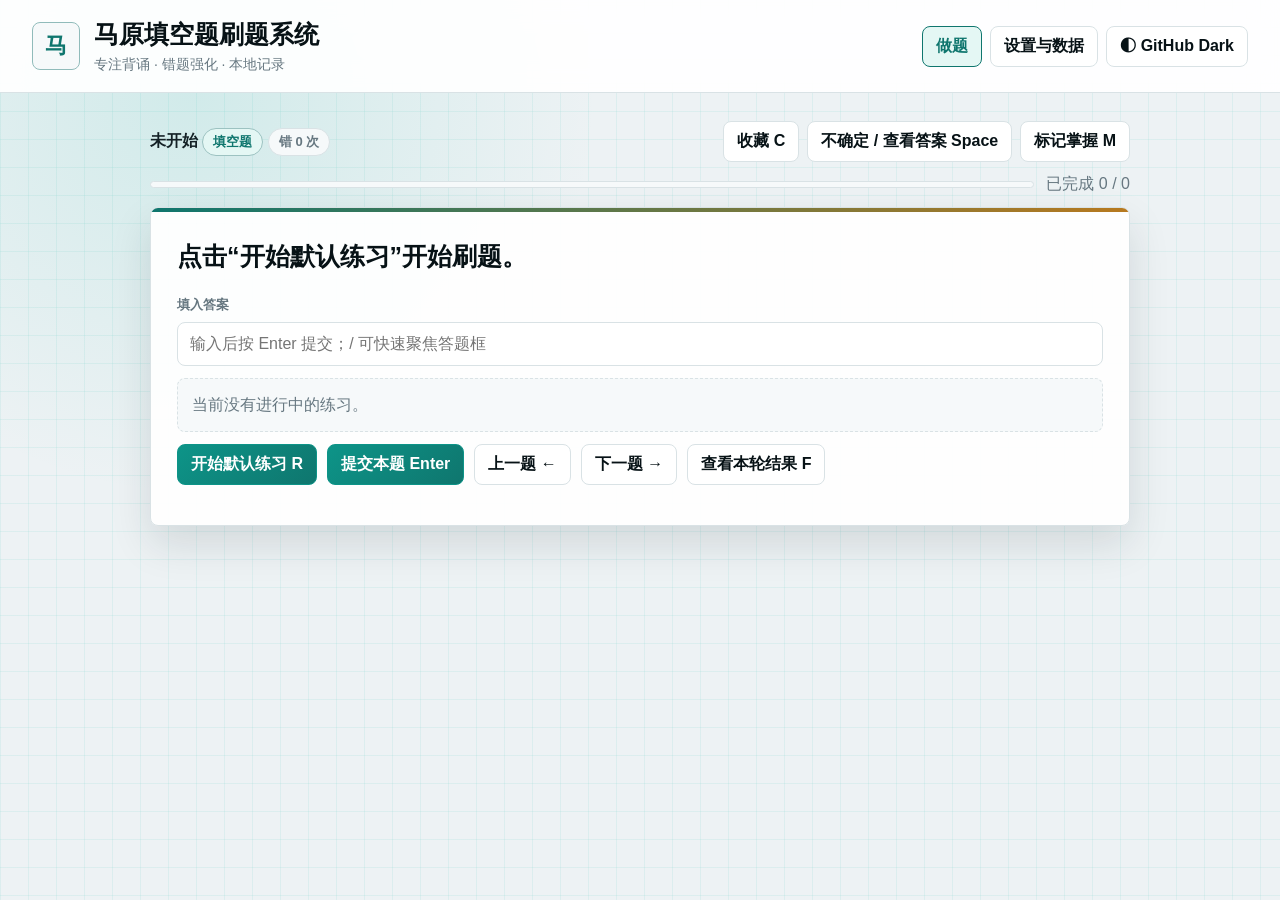
==== commit d523c403: "Fix focus after answering for keyboard shortcuts" ====
--- a/marx-fill-blank/index.html
+++ b/marx-fill-blank/index.html
@@ -1,21 +1,111 @@
 <!doctype html>
 <html lang="zh-CN" data-theme="light">
 <head>
-<meta charset="utf-8"><meta name="viewport" content="width=device-width,initial-scale=1">
+<meta charset="utf-8">
+<meta name="viewport" content="width=device-width, initial-scale=1">
 <title>马原填空题刷题系统</title>
 <style>
-:root{--bg:#edf2f4;--grid:rgba(20,184,166,.08);--head:rgba(255,255,255,.9);--card:#fff;--soft:#f6f9fa;--text:#142126;--strong:#071216;--muted:#667780;--border:#d9e2e5;--accent:#0f766e;--accent2:#0d9488;--accentSoft:#e4f7f4;--good:#047857;--goodBg:#e7f7ef;--bad:#b83218;--badBg:#fff0e9;--warn:#b7791f;--warnBg:#fff5df;--shadow:0 18px 42px rgba(19,33,38,.12);font-family:"Microsoft YaHei","PingFang SC","Segoe UI",sans-serif;color-scheme:light}html[data-theme=dark]{--bg:#0d1117;--grid:rgba(48,54,61,.42);--head:#161b22;--card:#0d1117;--soft:#161b22;--text:#c9d1d9;--strong:#f0f6fc;--muted:#8b949e;--border:#30363d;--accent:#58a6ff;--accent2:#1f6feb;--accentSoft:rgba(56,139,253,.16);--good:#3fb950;--goodBg:rgba(46,160,67,.16);--bad:#ff7b72;--badBg:rgba(248,81,73,.14);--warn:#f78166;--warnBg:rgba(248,81,73,.14);--shadow:0 18px 42px rgba(1,4,9,.42);color-scheme:dark}*{box-sizing:border-box}body{margin:0;min-height:100vh;color:var(--text);background:linear-gradient(90deg,var(--grid) 1px,transparent 1px),linear-gradient(0deg,var(--grid) 1px,transparent 1px),radial-gradient(circle at 15% 10%,rgba(20,184,166,.13),transparent 30%),var(--bg);background-size:28px 28px,28px 28px,auto,auto}button,input,select{font:inherit}button,select,input{border:1px solid var(--border);border-radius:8px;background:var(--card);color:var(--strong)}button{min-height:40px;padding:9px 13px;cursor:pointer;font-weight:700}button:hover{box-shadow:0 8px 24px rgba(19,33,38,.08);transform:translateY(-1px)}.primary{border-color:var(--accent2);background:linear-gradient(135deg,var(--accent2),var(--accent));color:white}.danger{background:var(--badBg);color:var(--bad)}.file{display:inline-grid;place-items:center;min-height:40px;padding:9px 13px;border:1px solid var(--border);border-radius:8px;background:var(--card);color:var(--strong);font-weight:700;cursor:pointer}.file input{display:none}header{position:sticky;top:0;z-index:5;display:grid;grid-template-columns:1fr auto;gap:16px;align-items:center;padding:18px 32px;border-bottom:1px solid var(--border);background:var(--head);backdrop-filter:blur(14px)}.brand{display:flex;gap:14px;align-items:center}.mark{display:grid;place-items:center;width:48px;height:48px;border:1px solid color-mix(in srgb,var(--accent) 36%,var(--border));border-radius:8px;background:var(--soft);color:var(--accent);font-size:22px;font-weight:900}h1{margin:0 0 5px;color:var(--strong);font-size:25px}.brand p{margin:0;color:var(--muted);font-size:14px}nav{display:flex;gap:8px;flex-wrap:wrap}.nav.active{border-color:var(--accent);background:var(--accentSoft);color:var(--accent)}main{padding:28px 32px}.view{max-width:980px;margin:0 auto}.topbar{display:flex;justify-content:space-between;gap:12px;align-items:center;margin-bottom:12px}.muted{color:var(--muted)}.tag,.wrong-badge,.key{display:inline-flex;align-items:center;padding:4px 10px;border:1px solid color-mix(in srgb,var(--accent) 30%,var(--border));border-radius:999px;background:var(--accentSoft);color:var(--accent);font-size:13px;font-weight:900}.wrong-badge{border-color:color-mix(in srgb,var(--bad) 45%,var(--border));background:var(--badBg);color:var(--bad)}.wrong-badge.zero{border-color:var(--border);background:var(--soft);color:var(--muted)}.key{padding:2px 7px;border-radius:6px;background:var(--soft);color:var(--strong);font-family:ui-monospace,SFMono-Regular,Menlo,Consolas,monospace}.actions{display:flex;gap:8px;flex-wrap:wrap}.actions .on{border-color:var(--warn);background:var(--warnBg)}.progress{display:grid;grid-template-columns:1fr auto;gap:12px;align-items:center;margin-bottom:12px}.track{height:7px;border:1px solid var(--border);border-radius:99px;background:var(--soft);overflow:hidden}.bar{height:100%;width:0;background:var(--accent)}.card,.panel,.stat{border:1px solid var(--border);border-radius:8px;background:color-mix(in srgb,var(--card) 94%,transparent);box-shadow:var(--shadow)}.card{padding:26px;overflow:hidden}.line{height:4px;margin:-26px -26px 24px;background:linear-gradient(90deg,var(--accent),var(--warn))}.q{margin:0 0 20px;color:var(--strong);font-size:25px;line-height:1.6}.blank{display:inline-block;min-width:5em;border-bottom:2px solid currentColor;color:transparent;margin:0 4px}.answer{display:grid;gap:8px;margin-bottom:12px}.answer label{font-size:13px;font-weight:800;color:var(--muted)}.answer input,.panel select{width:100%;min-height:44px;padding:10px 12px}.box{margin:12px 0;padding:13px 14px;border:1px dashed var(--border);border-radius:8px;background:var(--soft);line-height:1.65}.box.ok{border-style:solid;background:var(--goodBg);color:var(--good)}.box.no{border-style:solid;background:var(--badBg);color:var(--bad)}.box.warn{border-style:solid;background:var(--warnBg);color:var(--strong)}.btns{display:flex;gap:10px;flex-wrap:wrap;margin-top:12px}.grid{display:grid;grid-template-columns:repeat(5,1fr);gap:14px;margin-bottom:18px}.stat{min-height:92px;padding:18px;display:grid;gap:7px}.stat small{color:var(--muted);font-weight:800}.stat span{color:var(--strong);font-size:30px;font-weight:900}.layout{display:grid;grid-template-columns:390px 1fr;gap:18px}.panel{padding:20px}.panel h2{margin:0 0 16px;color:var(--strong);font-size:18px}.panel label{display:grid;gap:8px;margin-bottom:14px;color:var(--muted);font-size:13px;font-weight:800}.navgrid{display:grid;grid-template-columns:repeat(10,1fr);gap:8px;margin-top:14px}.cell{display:grid;place-items:center;min-height:48px;padding:4px;font-size:12px}.cell b{line-height:1}.cell small{color:var(--muted);font-size:10px}.cell .w{font-size:10px;color:var(--bad);font-weight:900}.cell.now{box-shadow:0 0 0 3px var(--accent)}.cell.done{background:var(--accentSoft)}.cell.ok{background:var(--goodBg);border-color:var(--good)}.cell.no{background:var(--badBg);border-color:var(--bad)}.cell.warn{background:var(--warnBg);border-color:var(--warn)}.hidden{display:none!important}@media(max-width:800px){header,main{padding:16px}header{grid-template-columns:1fr}.grid{grid-template-columns:repeat(2,1fr)}.layout{grid-template-columns:1fr}.q{font-size:21px}.progress{grid-template-columns:1fr}.navgrid{grid-template-columns:repeat(5,1fr)}}
+:root{--bg:#edf2f4;--grid:rgba(20,184,166,.08);--head:rgba(255,255,255,.92);--card:#fff;--soft:#f6f9fa;--text:#142126;--strong:#071216;--muted:#667780;--border:#d9e2e5;--accent:#0f766e;--accent2:#0d9488;--accentSoft:#e4f7f4;--good:#047857;--goodBg:#e7f7ef;--bad:#b83218;--badBg:#fff0e9;--warn:#b7791f;--warnBg:#fff5df;--shadow:0 18px 42px rgba(19,33,38,.12);font-family:"Microsoft YaHei","PingFang SC","Segoe UI",sans-serif;color-scheme:light}html[data-theme=dark]{--bg:#0d1117;--grid:rgba(48,54,61,.42);--head:#161b22;--card:#0d1117;--soft:#161b22;--text:#c9d1d9;--strong:#f0f6fc;--muted:#8b949e;--border:#30363d;--accent:#58a6ff;--accent2:#1f6feb;--accentSoft:rgba(56,139,253,.16);--good:#3fb950;--goodBg:rgba(46,160,67,.16);--bad:#ff7b72;--badBg:rgba(248,81,73,.14);--warn:#f78166;--warnBg:rgba(248,81,73,.14);--shadow:0 18px 42px rgba(1,4,9,.42);color-scheme:dark}*{box-sizing:border-box}body{margin:0;min-height:100vh;color:var(--text);background:linear-gradient(90deg,var(--grid) 1px,transparent 1px),linear-gradient(0deg,var(--grid) 1px,transparent 1px),radial-gradient(circle at 15% 10%,rgba(20,184,166,.13),transparent 30%),var(--bg);background-size:28px 28px,28px 28px,auto,auto}button,input,select{font:inherit}button,select,input{border:1px solid var(--border);border-radius:8px;background:var(--card);color:var(--strong)}button{min-height:40px;padding:9px 13px;cursor:pointer;font-weight:700}button:hover{box-shadow:0 8px 24px rgba(19,33,38,.08);transform:translateY(-1px)}.primary{border-color:var(--accent2);background:linear-gradient(135deg,var(--accent2),var(--accent));color:#fff}.danger{background:var(--badBg);color:var(--bad)}.file{display:inline-grid;place-items:center;min-height:40px;padding:9px 13px;border:1px solid var(--border);border-radius:8px;background:var(--card);color:var(--strong);font-weight:700;cursor:pointer}.file input{display:none}header{position:sticky;top:0;z-index:5;display:grid;grid-template-columns:1fr auto;gap:16px;align-items:center;padding:18px 32px;border-bottom:1px solid var(--border);background:var(--head);backdrop-filter:blur(14px)}.brand{display:flex;gap:14px;align-items:center}.mark{display:grid;place-items:center;width:48px;height:48px;border:1px solid color-mix(in srgb,var(--accent) 36%,var(--border));border-radius:8px;background:var(--soft);color:var(--accent);font-size:22px;font-weight:900}h1{margin:0 0 5px;color:var(--strong);font-size:25px}.brand p{margin:0;color:var(--muted);font-size:14px}nav{display:flex;gap:8px;flex-wrap:wrap}.nav.active{border-color:var(--accent);background:var(--accentSoft);color:var(--accent)}main{padding:28px 32px}.view{max-width:980px;margin:0 auto}.hidden{display:none!important}.topbar{display:flex;justify-content:space-between;gap:12px;align-items:center;margin-bottom:12px}.muted{color:var(--muted)}.tag,.wrong-badge,.key{display:inline-flex;align-items:center;padding:4px 10px;border:1px solid color-mix(in srgb,var(--accent) 30%,var(--border));border-radius:999px;background:var(--accentSoft);color:var(--accent);font-size:13px;font-weight:900}.wrong-badge{border-color:color-mix(in srgb,var(--bad) 45%,var(--border));background:var(--badBg);color:var(--bad)}.wrong-badge.zero{border-color:var(--border);background:var(--soft);color:var(--muted)}.key{padding:2px 7px;border-radius:6px;background:var(--soft);color:var(--strong);font-family:ui-monospace,SFMono-Regular,Menlo,Consolas,monospace}.actions{display:flex;gap:8px;flex-wrap:wrap}.actions .on{border-color:var(--warn);background:var(--warnBg)}.progress{display:grid;grid-template-columns:1fr auto;gap:12px;align-items:center;margin-bottom:12px}.track{height:7px;border:1px solid var(--border);border-radius:99px;background:var(--soft);overflow:hidden}.bar{height:100%;width:0;background:var(--accent)}.card,.panel,.stat{border:1px solid var(--border);border-radius:8px;background:color-mix(in srgb,var(--card) 94%,transparent);box-shadow:var(--shadow)}.card{padding:26px;overflow:hidden}.line{height:4px;margin:-26px -26px 24px;background:linear-gradient(90deg,var(--accent),var(--warn))}.q{margin:0 0 20px;color:var(--strong);font-size:25px;line-height:1.6}.blank{display:inline-block;min-width:5em;border-bottom:2px solid currentColor;color:transparent;margin:0 4px}.answer{display:grid;gap:8px;margin-bottom:12px}.answer label{font-size:13px;font-weight:800;color:var(--muted)}.answer input,.panel select{width:100%;min-height:44px;padding:10px 12px}.box{margin:12px 0;padding:13px 14px;border:1px dashed var(--border);border-radius:8px;background:var(--soft);line-height:1.65}.box.ok{border-style:solid;background:var(--goodBg);color:var(--good)}.box.no{border-style:solid;background:var(--badBg);color:var(--bad)}.box.warn{border-style:solid;background:var(--warnBg);color:var(--strong)}.btns{display:flex;gap:10px;flex-wrap:wrap;margin-top:12px}.grid{display:grid;grid-template-columns:repeat(5,1fr);gap:14px;margin-bottom:18px}.stat{min-height:92px;padding:18px;display:grid;gap:7px}.stat small{color:var(--muted);font-weight:800}.stat span{color:var(--strong);font-size:30px;font-weight:900}.layout{display:grid;grid-template-columns:390px 1fr;gap:18px}.panel{padding:20px}.panel h2{margin:0 0 16px;color:var(--strong);font-size:18px}.panel label{display:grid;gap:8px;margin-bottom:14px;color:var(--muted);font-size:13px;font-weight:800}.navgrid{display:grid;grid-template-columns:repeat(10,1fr);gap:8px;margin-top:14px}.cell{display:grid;place-items:center;min-height:48px;padding:4px;font-size:12px}.cell b{line-height:1}.cell small{color:var(--muted);font-size:10px}.cell .w{font-size:10px;color:var(--bad);font-weight:900}.cell.now{box-shadow:0 0 0 3px var(--accent)}.cell.ok{background:var(--goodBg);border-color:var(--good)}.cell.no{background:var(--badBg);border-color:var(--bad)}.cell.warn{background:var(--warnBg);border-color:var(--warn)}@media(max-width:800px){header,main{padding:16px}header{grid-template-columns:1fr}.grid{grid-template-columns:repeat(2,1fr)}.layout{grid-template-columns:1fr}.q{font-size:21px}.progress{grid-template-columns:1fr}.navgrid{grid-template-columns:repeat(5,1fr)}}
 </style>
 </head>
 <body>
 <header><div class="brand"><div class="mark">马</div><div><h1>马原填空题刷题系统</h1><p>专注背诵 · 错题强化 · 本地记录</p></div></div><nav><button id="practiceTab" class="nav active">做题</button><button id="settingsTab" class="nav">设置与数据</button><button id="themeBtn">◐ GitHub Dark</button></nav></header>
 <main>
 <section id="practice" class="view"><div class="topbar"><div><b id="pos">未开始</b> <span class="tag">填空题</span> <span id="wrongBadge" class="wrong-badge zero">错 0 次</span></div><div class="actions"><button id="star">收藏 C</button><button id="show">不确定 / 查看答案 Space</button><button id="master">标记掌握 M</button></div></div><div class="progress"><div class="track"><div id="bar" class="bar"></div></div><span id="prog" class="muted">已完成 0 / 0</span></div><article class="card"><div class="line"></div><h2 id="q" class="q">点击“开始默认练习”开始刷题。</h2><div class="answer"><label>填入答案</label><input id="input" placeholder="输入后按 Enter 提交；/ 可快速聚焦答题框"></div><div id="msg" class="box muted">当前没有进行中的练习。</div><div class="btns"><button id="start" class="primary">开始默认练习 R</button><button id="submit" class="primary">提交本题 Enter</button><button id="prev">上一题 ←</button><button id="next">下一题 →</button><button id="finish">查看本轮结果 F</button></div><div id="nav" class="navgrid"></div></article></section>
-<section id="settings" class="view hidden"><div class="grid"><div class="stat"><small>总题数</small><span id="total">0</span></div><div class="stat"><small>已做题数</small><span id="done">0</span></div><div class="stat"><small>错题数</small><span id="wrong">0</span></div><div class="stat"><small>总正确率</small><span id="rate">0%</span></div><div class="stat"><small>已掌握</small><span id="mast">0</span></div></div><div class="layout"><div class="panel"><h2>练习设置</h2><label>练习范围<select id="scope"><option value="all">全部题目</option><option value="new">未做题</option><option value="wrong">做错过的题</option><option value="wrong2">错误次数 ≥ 2</option><option value="wrong3">错误次数 ≥ 3</option><option value="wrong4">错误次数 ≥ 4</option><option value="wrong5">错误次数 ≥ 5</option><option value="lastWrong">最近一次做错</option><option value="star">收藏题</option><option value="unmaster">未掌握题</option></select></label><label>本轮题数<select id="size"><option>10</option><option selected>20</option><option>50</option><option value="all">全部</option></select></label><label>出题顺序<select id="order"><option value="random">随机</option><option value="seq">顺序</option></select></label><div class="btns"><button id="start2" class="primary">开始练习 R</button><button id="exportBtn">导出学习数据</button><label class="file">导入学习数据<input id="importFile" type="file" accept="application/json,.json"></label><button id="clear" class="danger">清空学习记录</button></div><p class="muted">快捷键：<span class="key">Enter</span>提交，<span class="key">Space</span>查看答案，<span class="key">→</span>下一题，<span class="key">←</span>上一题，<span class="key">C</span>收藏，<span class="key">M</span>掌握，<span class="key">R</span>开始本轮，<span class="key">F</span>结束本轮，<span class="key">G</span>切换做题/设置，<span class="key">/</span>聚焦输入框。导入会覆盖当前浏览器中的学习记录。</p></div><div class="panel"><h2>当前题历史</h2><div id="hist" class="box muted">尚未开始。</div><h2>本轮结果</h2><div id="round" class="box muted">尚未完成本轮练习。</div></div></div></section>
+<section id="settings" class="view hidden"><div class="grid"><div class="stat"><small>总题数</small><span id="total">0</span></div><div class="stat"><small>已做题数</small><span id="done">0</span></div><div class="stat"><small>错题数</small><span id="wrong">0</span></div><div class="stat"><small>总正确率</small><span id="rate">0%</span></div><div class="stat"><small>已掌握</small><span id="mast">0</span></div></div><div class="layout"><div class="panel"><h2>练习设置</h2><label>练习范围<select id="scope"><option value="all">全部题目</option><option value="new">未做题</option><option value="wrong">做错过的题</option><option value="wrong2">错误次数 ≥ 2</option><option value="wrong3">错误次数 ≥ 3</option><option value="wrong4">错误次数 ≥ 4</option><option value="wrong5">错误次数 ≥ 5</option><option value="lastWrong">最近一次做错</option><option value="star">收藏题</option><option value="unmaster">未掌握题</option></select></label><label>本轮题数<select id="size"><option>10</option><option selected>20</option><option>50</option><option value="all">全部</option></select></label><label>出题顺序<select id="order"><option value="random">随机</option><option value="seq">顺序</option></select></label><div class="btns"><button id="start2" class="primary">开始练习 R</button><button id="exportBtn">导出学习数据</button><label class="file">导入学习数据<input id="importFile" type="file" accept="application/json,.json"></label><button id="clear" class="danger">清空学习记录</button></div><p class="muted">快捷键：<span class="key">Enter</span>提交，<span class="key">Space</span>查看答案，<span class="key">→</span>下一题，<span class="key">←</span>上一题，<span class="key">C</span>收藏，<span class="key">M</span>掌握，<span class="key">R</span>开始本轮，<span class="key">F</span>结束本轮，<span class="key">G</span>切换做题/设置，<span class="key">/</span>聚焦输入框，<span class="key">Esc</span>输入框失焦。导入会覆盖当前浏览器中的学习记录。</p></div><div class="panel"><h2>当前题历史</h2><div id="hist" class="box muted">尚未开始。</div><h2>本轮结果</h2><div id="round" class="box muted">尚未完成本轮练习。</div></div></div></section>
 </main>
 <script>
-const Q=[{"id":"BZ-001","s":"辩证唯物主义认识论是建立在（）基础上的能动的反映论。","a":"实践"},{"id":"DC-002","s":"（）的创立及其与工人运动的结合，使无产阶级有了科学的理论指导和坚强的领导核心，走上了实现自身历史使命的更加自觉的道路。","a":"马克思主义"},{"id":"EG-003","s":"恩格斯曾经把从事实出发看作（）思想路线的根本点，并以此与从观念出发的唯心主义思想路线相对立。","a":"唯物主义"},{"id":"FS-004","s":"（）法是对立统一规律在方法论上的体现，在唯物辩证法的方法论体系中居于核心地位。","a":"矛盾分析"},{"id":"GZ-005","s":"高瞻远瞩、统揽全局，善于把握事物发展总体趋势和方向的能力叫做（）思维能力。","a":"战略"},{"id":"GZ-006","s":"改造主观世界的核心是改造（）。","a":"世界观"},{"id":"HS-007","s":"（）和思维的关系问题又称为物质和意识的关系问题，构成了全部哲学的基本问题。","a":"存在"},{"id":"JQ-008","s":"加强社会主义意识形态建设，必须进一步巩固（）主义在意识形态领域的指导地位。","a":"马克思"},{"id":"LX-009","s":"联系和（）的观点是唯物辩证法的总观点。","a":"发展"},{"id":"LX-010","s":"理性认识包括概念、判断、推理三种形式，其中（）是最基本的思维形式。","a":"概念"},{"id":"MD-011","s":"矛盾的对立属性又称（）性。","a":"斗争"},{"id":"MD-012","s":"矛盾的统一属性又称（）性。","a":"同一"},{"id":"MD-013","s":"矛盾的（）性决定了事物的不同性质。","a":"特殊"},{"id":"MK-014","s":"马克思主义本土化和时代化，具体到中国来说就是马克思主义（）时代化，这是马克思主义创新发展的一般规律在中国共产党人奋斗实践中的生动体现。","a":"中国化"},{"id":"MK-015","s":"马克思主义的基本特征就是（）性与革命性的统一。","a":"科学"},{"id":"MK-016","s":"马克思主义的人民性是以（）性为深刻基础的，是无产阶级先进性的体现。","a":"阶级"},{"id":"MK-017","s":"马克思主义是一个博大精深的理论体系，包含马克思主义哲学、（）、科学社会主义三个基本组成部分。","a":"马克思主义政治经济学"},{"id":"RH-018","s":"任何成功的实践都是真理尺度和价值尺度的统一，是合规律性和合（）性的统一。","a":"目的"},{"id":"RH-019","s":"任何事物都包含着（）的方面与否定的方面。","a":"肯定"},{"id":"RL-020","s":"人类的创新活动主要是理论创新和（）创新两个基本方面。","a":"实践"},{"id":"RS-021","s":"认识的本质是主体在实践基础上对客体的（）反映。","a":"能动"},{"id":"RS-022","s":"认识的（）特性是人类认识的基本规定性。","a":"反映"},{"id":"RS-023","s":"认识世界的目的是（）。","a":"改造世界"},{"id":"RS-024","s":"认识世界和改造世界统一的基础是（）。","a":"实践"},{"id":"SB-025","s":"（）是保持事物质的稳定性的数量界限。","a":"度"},{"id":"SB-026","s":"（）是标志主观与客观相符合的哲学范畴。","a":"真理"},{"id":"SF-027","s":"（）是反映事物内部和事物之间对立统一关系的哲学范畴。","a":"矛盾"},{"id":"SF-028","s":"（）是反映主体和客体之间意义关系的哲学范畴，是客体对个人、群体乃至整个社会的生活和活动所具有的意义。","a":"价值"},{"id":"SG-029","s":"（）是共产主义社会的第一阶段或初级阶段，其目标是走向共产主义社会的高级阶段，即共产主义社会。","a":"社会主义社会"},{"id":"SG-030","s":"（）是国家政权和私人垄断资本融合在一起的垄断资本主义。","a":"国家垄断资本主义"},{"id":"SG-031","s":"（）是雇佣工人所创造的并被资本家无偿占有的超过劳动力价值的那部分价值。","a":"剩余价值"},{"id":"SH-032","s":"社会意识根源于（），是对以实践为基础的不断变化发展的现实世界的反映。","a":"社会存在"},{"id":"SJ-033","s":"实践标准的（）性即绝对性，是指实践作为检验真理标准的归根到底性、最终性。","a":"确定"},{"id":"SJ-034","s":"世界的统一性在于它的（）性。","a":"物质"},{"id":"SJ-035","s":"（）是建立在一定经济基础之上的意识形态以及与之相适应的制度、组织和设施。","a":"上层建筑"},{"id":"SJ-036","s":"（）是检验认识真理性的唯一标准。","a":"实践"},{"id":"SJ-037","s":"实践之所以能够作为检验真理的唯一标准，是由（）的本性和实践的特点决定的。","a":"真理"},{"id":"SK-038","s":"（）是客观规律性和主观能动性统一的基础。","a":"实践"},{"id":"SN-039","s":"（）是凝结在商品中的无差别的一般人类劳动，即人的脑力和体力的耗费。","a":"价值"},{"id":"SP-040","s":"商品的二因素中，（）是指商品能满足人的某种属性的有用性。","a":"使用价值"},{"id":"SR-041","s":"（）是人类能动地改造世界的社会性的物质活动。","a":"实践"},{"id":"SR-042","s":"（）是人类生存和发展最基本的活动，是人类社会生活的本质。","a":"实践"},{"id":"SS-043","s":"（）是社会存在的反映，是社会生活的精神方面。","a":"社会意识"},{"id":"SS-044","s":"（）是社会关系中最基本的关系。","a":"生产关系"},{"id":"SX-045","s":"（）是习近平新时代中国特色社会主义思想的主要创立者。","a":"习近平"},{"id":"SY-046","s":"（）是用来交换、能满足人的某种需要的劳动产品。","a":"商品"},{"id":"SY-047","s":"（）是一事物区别于其他事物的内在规定性。","a":"质"},{"id":"SY-048","s":"（）是由相互联系、相互作用的若干要素组成的具有稳定结构和特定功能的有机整体。","a":"系统"},{"id":"SZ-049","s":"（）是在长期交换过程中形成的固定充当一般等价物的商品。","a":"货币"},{"id":"SZ-050","s":"（）是正确发挥人的主观能动性的根本途径。","a":"实践"},{"id":"SZ-051","s":"（）是指人在活动中通过认识和利用必然所表现出的一种自觉自主的状态。","a":"自由"},{"id":"SZ-052","s":"（）是指社会一定发展阶段的生产力所决定的生产关系的总和。","a":"经济基础"},{"id":"SZ-053","s":"（）是主体对客体的价值以及价值大小所作的评判或判断，因而也被称作价值判断。","a":"价值评价"},{"id":"WW-054","s":"唯物史观主张评价历史人物时，应该坚持（）方法和阶级分析方法。","a":"历史分析"},{"id":"XD-055","s":"相对（）是物质运动在一定条件下的稳定状态，具体包括两种状态：空间的相对位置暂时不变和事物的根本性质暂时不变。","a":"静止"},{"id":"XJ-056","s":"习近平总书记强调，党的十八大以来，在推进“四个全面”过程中，我们既要注重总体谋划，又要注重牵住“牛鼻子”。这体现了在任何工作中，我们既要讲两点论，又要讲（）。","a":"重点论"},{"id":"XS-057","s":"（）性是马克思主义的本质属性。","a":"人民"},{"id":"XS-058","s":"（）性是马克思主义的内在品质，是马克思主义人民性、实践性和发展性的应有之义和必然要求。","a":"革命"},{"id":"XS-059","s":"（）性是马克思主义理论区别于其他理论的根本特征。","a":"实践"},{"id":"XS-060","s":"新事物是在旧事物的“母体”中孕育成熟的，新旧事物是通过（）环节联系起来的。","a":"否定"},{"id":"YD-061","s":"运动着的物质的基本存在形式是时间和（）。","a":"空间"},{"id":"ZF-062","s":"（）指反映一定的经济关系、政治关系，以及一定阶级或社会集团利益和要求的思想体系，是社会意识诸形式中构成观念上层建筑的部分。","a":"意识形态"},{"id":"ZG-063","s":"中国共产党的思想路线的核心是（）。","a":"实事求是"},{"id":"ZL-064","s":"真理的（）性是指真理主客观统一的确定性和发展的无限性。","a":"绝对"},{"id":"ZM-065","s":"在矛盾体系中处于支配地位、对事物起决定作用的矛盾是（）。","a":"主要矛盾"},{"id":"ZQ-066","s":"争取（）的实现，不仅是无产阶级彻底解放的标志，也是全人类得到解放的根本要求和体现。","a":"共产主义"}];
-const $=id=>document.getElementById(id),KEY='marx_fill_blank_records_simple_v1';let rec=JSON.parse(localStorage.getItem(KEY)||'{}'),pool=[],i=0,state={};function save(){localStorage.setItem(KEY,JSON.stringify(rec))}function R(id){return rec[id]||(rec[id]={try:0,ok:0,no:0,last:'',star:false,master:false,uncertain:false})}function norm(s){return String(s||'').trim().replace(/[\s　，。、；;：:！!？?（）()【】\[\]《》<>“”‘’"'·.]/g,'').toLowerCase()}function stem(s){return s.replace(/（\s*）|\(\s*\)/g,'<span class="blank">空</span>')}function choose(){let s=$('scope').value,a=Q.filter(q=>{let r=R(q.id);if(s==='new')return !r.try;if(s==='wrong')return r.no>=1;if(/^wrong[2-5]$/.test(s))return r.no>=Number(s.slice(5));if(s==='lastWrong')return r.last==='no';if(s==='star')return r.star;if(s==='unmaster')return !r.master;return true});if(!a.length)a=Q.slice();if($('order').value==='random')a=a.sort(()=>Math.random()-.5);let n=$('size').value==='all'?a.length:+$('size').value;pool=a.slice(0,n);i=0;state={};showQ()}function showQ(){let q=pool[i];$('input').value='';if(!q){$('pos').textContent='未开始';$('q').textContent='点击“开始默认练习”开始刷题。';$('msg').className='box muted';$('msg').textContent='当前没有进行中的练习。';$('prog').textContent='已完成 0 / 0';$('bar').style.width='0%';$('wrongBadge').textContent='错 0 次';$('wrongBadge').className='wrong-badge zero';render();return}let r=R(q.id),st=state[q.id]||'';$('pos').textContent=`${i+1} / ${pool.length} · ${q.id}`;$('wrongBadge').textContent=`错 ${r.no||0} 次`;$('wrongBadge').className='wrong-badge'+((r.no||0)===0?' zero':'');$('q').innerHTML=stem(q.s);$('msg').className='box muted';$('msg').textContent='先回忆，再输入答案。实在想不出就按 Space 或点“不确定 / 查看答案”。';if(st==='ok'){$('msg').className='box ok';$('msg').innerHTML=`正确。答案：<b>${q.a}</b>`}if(st==='no'){$('msg').className='box no';$('msg').innerHTML=`不匹配。正确答案：<b>${q.a}</b>`}if(st==='warn'){$('msg').className='box warn';$('msg').innerHTML=`已查看答案：<b>${q.a}</b>`}$('star').classList.toggle('on',r.star);$('master').classList.toggle('on',r.master);$('show').classList.toggle('on',r.uncertain);render();setTimeout(()=>$('input').focus(),0)}function submit(){let q=pool[i];if(!q)return;let r=R(q.id),ok=norm($('input').value)===norm(q.a);r.try++;r.last=ok?'ok':'no';ok?r.ok++:r.no++;state[q.id]=ok?'ok':'no';save();showQ()}function reveal(){let q=pool[i];if(!q)return;let r=R(q.id);r.uncertain=true;state[q.id]='warn';save();showQ()}function move(d){if(!pool.length)return;i=(i+d+pool.length)%pool.length;showQ()}function toggle(k){let q=pool[i];if(!q)return;let r=R(q.id);r[k]=!r[k];save();showQ()}function finish(){let ok=0,no=0,warn=0;pool.forEach(q=>{if(state[q.id]==='ok')ok++;if(state[q.id]==='no')no++;if(state[q.id]==='warn')warn++});let all=pool.length,rate=ok+no?Math.round(ok/(ok+no)*100):0;$('round').className='box';$('round').innerHTML=`本轮 ${all} 题；答对 ${ok}，答错 ${no}，待复习 ${warn}；正确率 ${rate}%。`;tab('settings')}function render(){let done=0,wrong=0,ok=0,tryN=0,m=0;Q.forEach(q=>{let r=R(q.id);if(r.try)done++;if(r.no)wrong++;ok+=r.ok;tryN+=r.try;if(r.master)m++});$('total').textContent=Q.length;$('done').textContent=done;$('wrong').textContent=wrong;$('rate').textContent=tryN?Math.round(ok/tryN*100)+'%':'0%';$('mast').textContent=m;let q=pool[i],r=q?R(q.id):null;$('hist').innerHTML=q?`编号：${q.id}<br>已做：${r.try} 次；正确：${r.ok}；<b>错误：${r.no} 次</b><br>收藏：${r.star?'是':'否'}；掌握：${r.master?'是':'否'}；不确定：${r.uncertain?'是':'否'}`:'尚未开始。';let doneRound=pool.filter(q=>state[q.id]).length;$('prog').textContent=`已完成 ${doneRound} / ${pool.length||0}`;$('bar').style.width=pool.length?Math.round(doneRound/pool.length*100)+'%':'0%';$('nav').innerHTML=pool.map((q,n)=>{let r=R(q.id),st=state[q.id]||'';return `<button class="cell ${n===i?'now':''} ${st}" onclick="i=${n};showQ()"><b>${n+1}</b><small>${q.id}</small><span class="w">错${r.no||0}</span></button>`}).join('')}function tab(v){$('practice').classList.toggle('hidden',v!=='practice');$('settings').classList.toggle('hidden',v!=='settings');$('practiceTab').classList.toggle('active',v==='practice');$('settingsTab').classList.toggle('active',v==='settings');render()}function download(name,text){const b=new Blob([text],{type:'application/json;charset=utf-8'}),u=URL.createObjectURL(b),a=document.createElement('a');a.href=u;a.download=name;document.body.appendChild(a);a.click();a.remove();URL.revokeObjectURL(u)}function exportData(){const payload={app:'marx-fill-blank',version:3,exportedAt:new Date().toISOString(),records:rec};download('马原填空题学习数据.json',JSON.stringify(payload,null,2))}function importData(file){if(!file)return;const rd=new FileReader();rd.onload=()=>{try{const p=JSON.parse(rd.result),data=p.records||p;if(!data||typeof data!=='object'||Array.isArray(data))throw new Error('bad');rec=data;save();state={};render();alert('学习数据已导入。')}catch(e){alert('导入失败：请选择本页面导出的 JSON 学习数据文件。')}};rd.readAsText(file,'utf-8')}$('start').onclick=choose;$('start2').onclick=()=>{choose();tab('practice')};$('submit').onclick=submit;$('show').onclick=reveal;$('next').onclick=()=>move(1);$('prev').onclick=()=>move(-1);$('finish').onclick=finish;$('star').onclick=()=>toggle('star');$('master').onclick=()=>toggle('master');$('practiceTab').onclick=()=>tab('practice');$('settingsTab').onclick=()=>tab('settings');$('themeBtn').onclick=()=>{let d=document.documentElement;d.dataset.theme=d.dataset.theme==='dark'?'light':'dark';$('themeBtn').textContent=d.dataset.theme==='dark'?'◐ Lab Light':'◐ GitHub Dark'};$('clear').onclick=()=>{if(confirm('清空所有学习记录？')){rec={};save();render()}};$('exportBtn').onclick=exportData;$('importFile').onchange=e=>importData(e.target.files[0]);$('input').onkeydown=e=>{if(e.key==='Enter')submit()};document.addEventListener('keydown',e=>{const t=e.target.tagName;if(t==='INPUT'||t==='TEXTAREA'||t==='SELECT'){if(e.key==='Escape')e.target.blur();return}if(e.key==='Enter')submit();else if(e.key===' ') {e.preventDefault();reveal()}else if(e.key==='ArrowRight')move(1);else if(e.key==='ArrowLeft')move(-1);else if(e.key.toLowerCase()==='c')toggle('star');else if(e.key.toLowerCase()==='m')toggle('master');else if(e.key.toLowerCase()==='r')choose();else if(e.key.toLowerCase()==='f')finish();else if(e.key.toLowerCase()==='g')tab($('practice').classList.contains('hidden')?'practice':'settings');else if(e.key==='/'){e.preventDefault();$('input').focus()}});render();
+const Q=[
+{id:'BZ-001',s:'辩证唯物主义认识论是建立在（）基础上的能动的反映论。',a:'实践'},
+{id:'DC-002',s:'（）的创立及其与工人运动的结合，使无产阶级有了科学的理论指导和坚强的领导核心，走上了实现自身历史使命的更加自觉的道路。',a:'马克思主义'},
+{id:'EG-003',s:'恩格斯曾经把从事实出发看作（）思想路线的根本点，并以此与从观念出发的唯心主义思想路线相对立。',a:'唯物主义'},
+{id:'FS-004',s:'（）法是对立统一规律在方法论上的体现，在唯物辩证法的方法论体系中居于核心地位。',a:'矛盾分析'},
+{id:'GZ-005',s:'高瞻远瞩、统揽全局，善于把握事物发展总体趋势和方向的能力叫做（）思维能力。',a:'战略'},
+{id:'GZ-006',s:'改造主观世界的核心是改造（）。',a:'世界观'},
+{id:'HS-007',s:'（）和思维的关系问题又称为物质和意识的关系问题，构成了全部哲学的基本问题。',a:'存在'},
+{id:'JQ-008',s:'加强社会主义意识形态建设，必须进一步巩固（）主义在意识形态领域的指导地位。',a:'马克思'},
+{id:'LX-009',s:'联系和（）的观点是唯物辩证法的总观点。',a:'发展'},
+{id:'LX-010',s:'理性认识包括概念、判断、推理三种形式，其中（）是最基本的思维形式。',a:'概念'},
+{id:'MD-011',s:'矛盾的对立属性又称（）性。',a:'斗争'},
+{id:'MD-012',s:'矛盾的统一属性又称（）性。',a:'同一'},
+{id:'MD-013',s:'矛盾的（）性决定了事物的不同性质。',a:'特殊'},
+{id:'MK-014',s:'马克思主义本土化和时代化，具体到中国来说就是马克思主义（）时代化，这是马克思主义创新发展的一般规律在中国共产党人奋斗实践中的生动体现。',a:'中国化'},
+{id:'MK-015',s:'马克思主义的基本特征就是（）性与革命性的统一。',a:'科学'},
+{id:'MK-016',s:'马克思主义的人民性是以（）性为深刻基础的，是无产阶级先进性的体现。',a:'阶级'},
+{id:'MK-017',s:'马克思主义是一个博大精深的理论体系，包含马克思主义哲学、（）、科学社会主义三个基本组成部分。',a:'马克思主义政治经济学'},
+{id:'RH-018',s:'任何成功的实践都是真理尺度和价值尺度的统一，是合规律性和合（）性的统一。',a:'目的'},
+{id:'RH-019',s:'任何事物都包含着（）的方面与否定的方面。',a:'肯定'},
+{id:'RL-020',s:'人类的创新活动主要是理论创新和（）创新两个基本方面。',a:'实践'},
+{id:'RS-021',s:'认识的本质是主体在实践基础上对客体的（）反映。',a:'能动'},
+{id:'RS-022',s:'认识的（）特性是人类认识的基本规定性。',a:'反映'},
+{id:'RS-023',s:'认识世界的目的是（）。',a:'改造世界'},
+{id:'RS-024',s:'认识世界和改造世界统一的基础是（）。',a:'实践'},
+{id:'SB-025',s:'（）是保持事物质的稳定性的数量界限。',a:'度'},
+{id:'SB-026',s:'（）是标志主观与客观相符合的哲学范畴。',a:'真理'},
+{id:'SF-027',s:'（）是反映事物内部和事物之间对立统一关系的哲学范畴。',a:'矛盾'},
+{id:'SF-028',s:'（）是反映主体和客体之间意义关系的哲学范畴，是客体对个人、群体乃至整个社会的生活和活动所具有的意义。',a:'价值'},
+{id:'SG-029',s:'（）是共产主义社会的第一阶段或初级阶段，其目标是走向共产主义社会的高级阶段，即共产主义社会。',a:'社会主义社会'},
+{id:'SG-030',s:'（）是国家政权和私人垄断资本融合在一起的垄断资本主义。',a:'国家垄断资本主义'},
+{id:'SG-031',s:'（）是雇佣工人所创造的并被资本家无偿占有的超过劳动力价值的那部分价值。',a:'剩余价值'},
+{id:'SH-032',s:'社会意识根源于（），是对以实践为基础的不断变化发展的现实世界的反映。',a:'社会存在'},
+{id:'SJ-033',s:'实践标准的（）性即绝对性，是指实践作为检验真理标准的归根到底性、最终性。',a:'确定'},
+{id:'SJ-034',s:'世界的统一性在于它的（）性。',a:'物质'},
+{id:'SJ-035',s:'（）是建立在一定经济基础之上的意识形态以及与之相适应的制度、组织和设施。',a:'上层建筑'},
+{id:'SJ-036',s:'（）是检验认识真理性的唯一标准。',a:'实践'},
+{id:'SJ-037',s:'实践之所以能够作为检验真理的唯一标准，是由（）的本性和实践的特点决定的。',a:'真理'},
+{id:'SK-038',s:'（）是客观规律性和主观能动性统一的基础。',a:'实践'},
+{id:'SN-039',s:'（）是凝结在商品中的无差别的一般人类劳动，即人的脑力和体力的耗费。',a:'价值'},
+{id:'SP-040',s:'商品的二因素中，（）是指商品能满足人的某种属性的有用性。',a:'使用价值'},
+{id:'SR-041',s:'（）是人类能动地改造世界的社会性的物质活动。',a:'实践'},
+{id:'SR-042',s:'（）是人类生存和发展最基本的活动，是人类社会生活的本质。',a:'实践'},
+{id:'SS-043',s:'（）是社会存在的反映，是社会生活的精神方面。',a:'社会意识'},
+{id:'SS-044',s:'（）是社会关系中最基本的关系。',a:'生产关系'},
+{id:'SX-045',s:'（）是习近平新时代中国特色社会主义思想的主要创立者。',a:'习近平'},
+{id:'SY-046',s:'（）是用来交换、能满足人的某种需要的劳动产品。',a:'商品'},
+{id:'SY-047',s:'（）是一事物区别于其他事物的内在规定性。',a:'质'},
+{id:'SY-048',s:'（）是由相互联系、相互作用的若干要素组成的具有稳定结构和特定功能的有机整体。',a:'系统'},
+{id:'SZ-049',s:'（）是在长期交换过程中形成的固定充当一般等价物的商品。',a:'货币'},
+{id:'SZ-050',s:'（）是正确发挥人的主观能动性的根本途径。',a:'实践'},
+{id:'SZ-051',s:'（）是指人在活动中通过认识和利用必然所表现出的一种自觉自主的状态。',a:'自由'},
+{id:'SZ-052',s:'（）是指社会一定发展阶段的生产力所决定的生产关系的总和。',a:'经济基础'},
+{id:'SZ-053',s:'（）是主体对客体的价值以及价值大小所作的评判或判断，因而也被称作价值判断。',a:'价值评价'},
+{id:'WW-054',s:'唯物史观主张评价历史人物时，应该坚持（）方法和阶级分析方法。',a:'历史分析'},
+{id:'XD-055',s:'相对（）是物质运动在一定条件下的稳定状态，具体包括两种状态：空间的相对位置暂时不变和事物的根本性质暂时不变。',a:'静止'},
+{id:'XJ-056',s:'习近平总书记强调，党的十八大以来，在推进“四个全面”过程中，我们既要注重总体谋划，又要注重牵住“牛鼻子”。这体现了在任何工作中，我们既要讲两点论，又要讲（）。',a:'重点论'},
+{id:'XS-057',s:'（）性是马克思主义的本质属性。',a:'人民'},
+{id:'XS-058',s:'（）性是马克思主义的内在品质，是马克思主义人民性、实践性和发展性的应有之义和必然要求。',a:'革命'},
+{id:'XS-059',s:'（）性是马克思主义理论区别于其他理论的根本特征。',a:'实践'},
+{id:'XS-060',s:'新事物是在旧事物的“母体”中孕育成熟的，新旧事物是通过（）环节联系起来的。',a:'否定'},
+{id:'YD-061',s:'运动着的物质的基本存在形式是时间和（）。',a:'空间'},
+{id:'ZF-062',s:'（）指反映一定的经济关系、政治关系，以及一定阶级或社会集团利益和要求的思想体系，是社会意识诸形式中构成观念上层建筑的部分。',a:'意识形态'},
+{id:'ZG-063',s:'中国共产党的思想路线的核心是（）。',a:'实事求是'},
+{id:'ZL-064',s:'真理的（）性是指真理主客观统一的确定性和发展的无限性。',a:'绝对'},
+{id:'ZM-065',s:'在矛盾体系中处于支配地位、对事物起决定作用的矛盾是（）。',a:'主要矛盾'},
+{id:'ZQ-066',s:'争取（）的实现，不仅是无产阶级彻底解放的标志，也是全人类得到解放的根本要求和体现。',a:'共产主义'}
+];
+const $=id=>document.getElementById(id),KEY='marx_fill_blank_records_simple_v1';
+let rec=JSON.parse(localStorage.getItem(KEY)||'{}'),pool=[],i=0,state={};
+function save(){localStorage.setItem(KEY,JSON.stringify(rec))}
+function R(id){return rec[id]||(rec[id]={try:0,ok:0,no:0,last:'',star:false,master:false,uncertain:false})}
+function norm(s){return String(s||'').trim().replace(/[\s　，。、；;：:！!？?（）()【】\[\]《》<>“”‘’"'·.]/g,'').toLowerCase()}
+function stem(s){return s.replace(/（\s*）|\(\s*\)/g,'<span class="blank">空</span>')}
+function focusAnswer(){setTimeout(()=>$('input').focus(),0)}
+function blurAnswer(){setTimeout(()=>$('input').blur(),0)}
+function choose(){let s=$('scope').value,a=Q.filter(q=>{let r=R(q.id);if(s==='new')return !r.try;if(s==='wrong')return r.no>=1;if(/^wrong[2-5]$/.test(s))return r.no>=Number(s.slice(5));if(s==='lastWrong')return r.last==='no';if(s==='star')return r.star;if(s==='unmaster')return !r.master;return true});if(!a.length)a=Q.slice();if($('order').value==='random')a=a.sort(()=>Math.random()-.5);let n=$('size').value==='all'?a.length:+$('size').value;pool=a.slice(0,n);i=0;state={};show(true)}
+function show(focus=true){let q=pool[i];$('input').value='';if(!q){$('pos').textContent='未开始';$('q').textContent='点击“开始默认练习”开始刷题。';$('msg').className='box muted';$('msg').textContent='当前没有进行中的练习。';$('prog').textContent='已完成 0 / 0';$('bar').style.width='0%';$('wrongBadge').textContent='错 0 次';$('wrongBadge').className='wrong-badge zero';render();return}let r=R(q.id),st=state[q.id]||'';$('pos').textContent=`${i+1} / ${pool.length} · ${q.id}`;$('wrongBadge').textContent=`错 ${r.no||0} 次`;$('wrongBadge').className='wrong-badge'+((r.no||0)===0?' zero':'');$('q').innerHTML=stem(q.s);$('msg').className='box muted';$('msg').textContent='先回忆，再输入答案。实在想不出就按 Space 或点“不确定 / 查看答案”。';if(st==='ok'){$('msg').className='box ok';$('msg').innerHTML=`正确。答案：<b>${q.a}</b>`}if(st==='no'){$('msg').className='box no';$('msg').innerHTML=`不匹配。正确答案：<b>${q.a}</b>`}if(st==='warn'){$('msg').className='box warn';$('msg').innerHTML=`已查看答案：<b>${q.a}</b>`}$('star').classList.toggle('on',r.star);$('master').classList.toggle('on',r.master);$('show').classList.toggle('on',r.uncertain);render();focus?focusAnswer():blurAnswer()}
+function submit(){let q=pool[i];if(!q)return;let r=R(q.id),ok=norm($('input').value)===norm(q.a);r.try++;r.last=ok?'ok':'no';ok?r.ok++:r.no++;state[q.id]=ok?'ok':'no';save();show(false)}
+function reveal(){let q=pool[i];if(!q)return;let r=R(q.id);r.uncertain=true;state[q.id]='warn';save();show(false)}
+function move(d){if(!pool.length)return;i=(i+d+pool.length)%pool.length;show(true)}
+function toggle(k){let q=pool[i];if(!q)return;let r=R(q.id);r[k]=!r[k];save();show(false)}
+function finish(){let ok=0,no=0,warn=0;pool.forEach(q=>{if(state[q.id]==='ok')ok++;if(state[q.id]==='no')no++;if(state[q.id]==='warn')warn++});let all=pool.length,rate=ok+no?Math.round(ok/(ok+no)*100):0;$('round').className='box';$('round').innerHTML=`本轮 ${all} 题；答对 ${ok}，答错 ${no}，待复习 ${warn}；正确率 ${rate}%。`;tab('settings')}
+function render(){let done=0,wrong=0,ok=0,tryN=0,m=0;Q.forEach(q=>{let r=R(q.id);if(r.try)done++;if(r.no)wrong++;ok+=r.ok;tryN+=r.try;if(r.master)m++});$('total').textContent=Q.length;$('done').textContent=done;$('wrong').textContent=wrong;$('rate').textContent=tryN?Math.round(ok/tryN*100)+'%':'0%';$('mast').textContent=m;let q=pool[i],r=q?R(q.id):null;$('hist').innerHTML=q?`编号：${q.id}<br>已做：${r.try} 次；正确：${r.ok}；<b>错误：${r.no} 次</b><br>收藏：${r.star?'是':'否'}；掌握：${r.master?'是':'否'}；不确定：${r.uncertain?'是':'否'}`:'尚未开始。';let doneRound=pool.filter(q=>state[q.id]).length;$('prog').textContent=`已完成 ${doneRound} / ${pool.length||0}`;$('bar').style.width=pool.length?Math.round(doneRound/pool.length*100)+'%':'0%';$('nav').innerHTML=pool.map((q,n)=>{let r=R(q.id),st=state[q.id]||'';return `<button class="cell ${n===i?'now':''} ${st}" onclick="i=${n};show(true)"><b>${n+1}</b><small>${q.id}</small><span class="w">错${r.no||0}</span></button>`}).join('')}
+function tab(v){$('practice').classList.toggle('hidden',v!=='practice');$('settings').classList.toggle('hidden',v!=='settings');$('practiceTab').classList.toggle('active',v==='practice');$('settingsTab').classList.toggle('active',v==='settings');render()}
+function download(name,text){const b=new Blob([text],{type:'application/json;charset=utf-8'}),u=URL.createObjectURL(b),a=document.createElement('a');a.href=u;a.download=name;document.body.appendChild(a);a.click();a.remove();URL.revokeObjectURL(u)}
+function exportData(){download('马原填空题学习数据.json',JSON.stringify({app:'marx-fill-blank',version:4,exportedAt:new Date().toISOString(),records:rec},null,2))}
+function importData(file){if(!file)return;const rd=new FileReader();rd.onload=()=>{try{const p=JSON.parse(rd.result),data=p.records||p;if(!data||typeof data!=='object'||Array.isArray(data))throw new Error('bad');rec=data;save();state={};render();alert('学习数据已导入。')}catch(e){alert('导入失败：请选择本页面导出的 JSON 学习数据文件。')}};rd.readAsText(file,'utf-8')}
+$('start').onclick=choose;$('start2').onclick=()=>{choose();tab('practice')};$('submit').onclick=submit;$('show').onclick=reveal;$('next').onclick=()=>move(1);$('prev').onclick=()=>move(-1);$('finish').onclick=finish;$('star').onclick=()=>toggle('star');$('master').onclick=()=>toggle('master');$('practiceTab').onclick=()=>tab('practice');$('settingsTab').onclick=()=>tab('settings');$('themeBtn').onclick=()=>{let d=document.documentElement;d.dataset.theme=d.dataset.theme==='dark'?'light':'dark';$('themeBtn').textContent=d.dataset.theme==='dark'?'◐ Lab Light':'◐ GitHub Dark'};$('clear').onclick=()=>{if(confirm('清空所有学习记录？')){rec={};save();render()}};$('exportBtn').onclick=exportData;$('importFile').onchange=e=>importData(e.target.files[0]);$('input').onkeydown=e=>{if(e.key==='Enter')submit()};
+document.addEventListener('keydown',e=>{const t=e.target.tagName;if(t==='INPUT'||t==='TEXTAREA'||t==='SELECT'){if(e.key==='Escape')e.target.blur();return}if(e.key==='Enter')submit();else if(e.key===' '){e.preventDefault();reveal()}else if(e.key==='ArrowRight')move(1);else if(e.key==='ArrowLeft')move(-1);else if(e.key.toLowerCase()==='c')toggle('star');else if(e.key.toLowerCase()==='m')toggle('master');else if(e.key.toLowerCase()==='r')choose();else if(e.key.toLowerCase()==='f')finish();else if(e.key.toLowerCase()==='g')tab($('practice').classList.contains('hidden')?'practice':'settings');else if(e.key==='/'){e.preventDefault();focusAnswer()}});
+render();
 </script>
 </body>
 </html>
